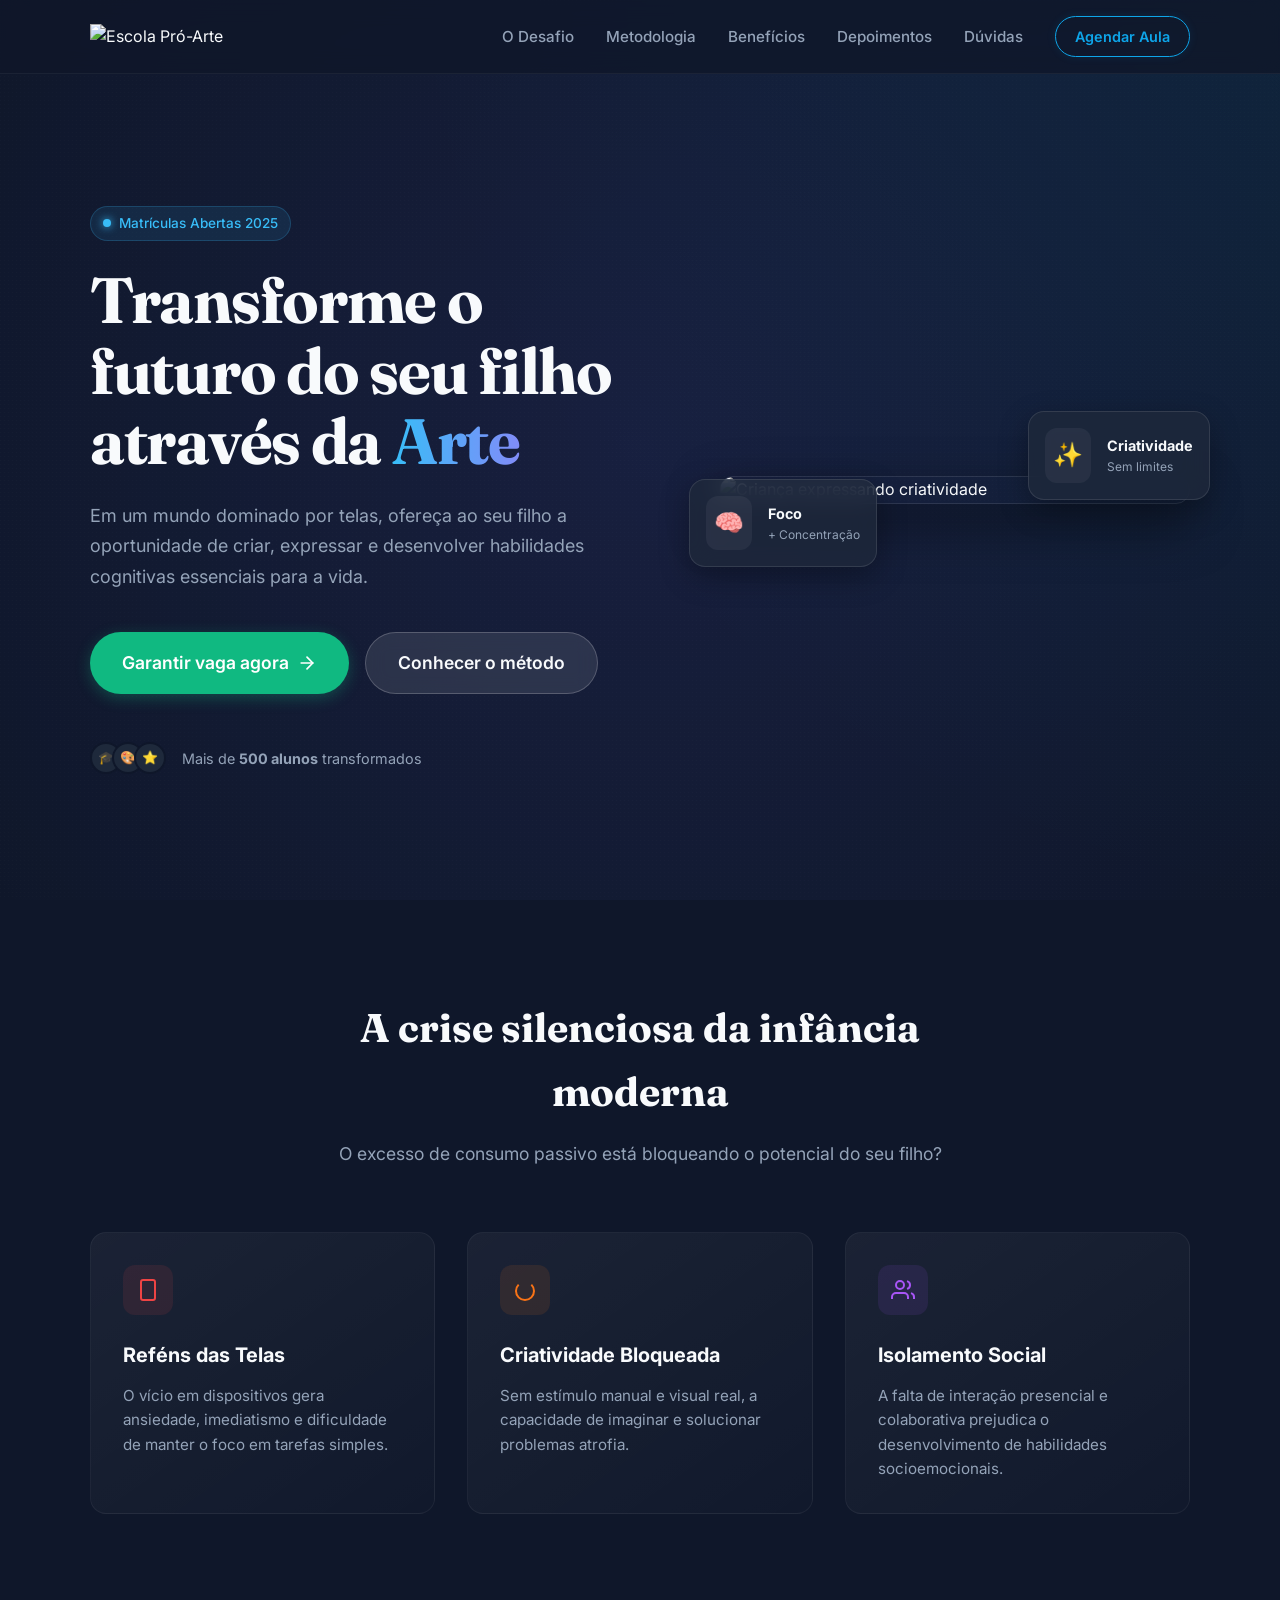
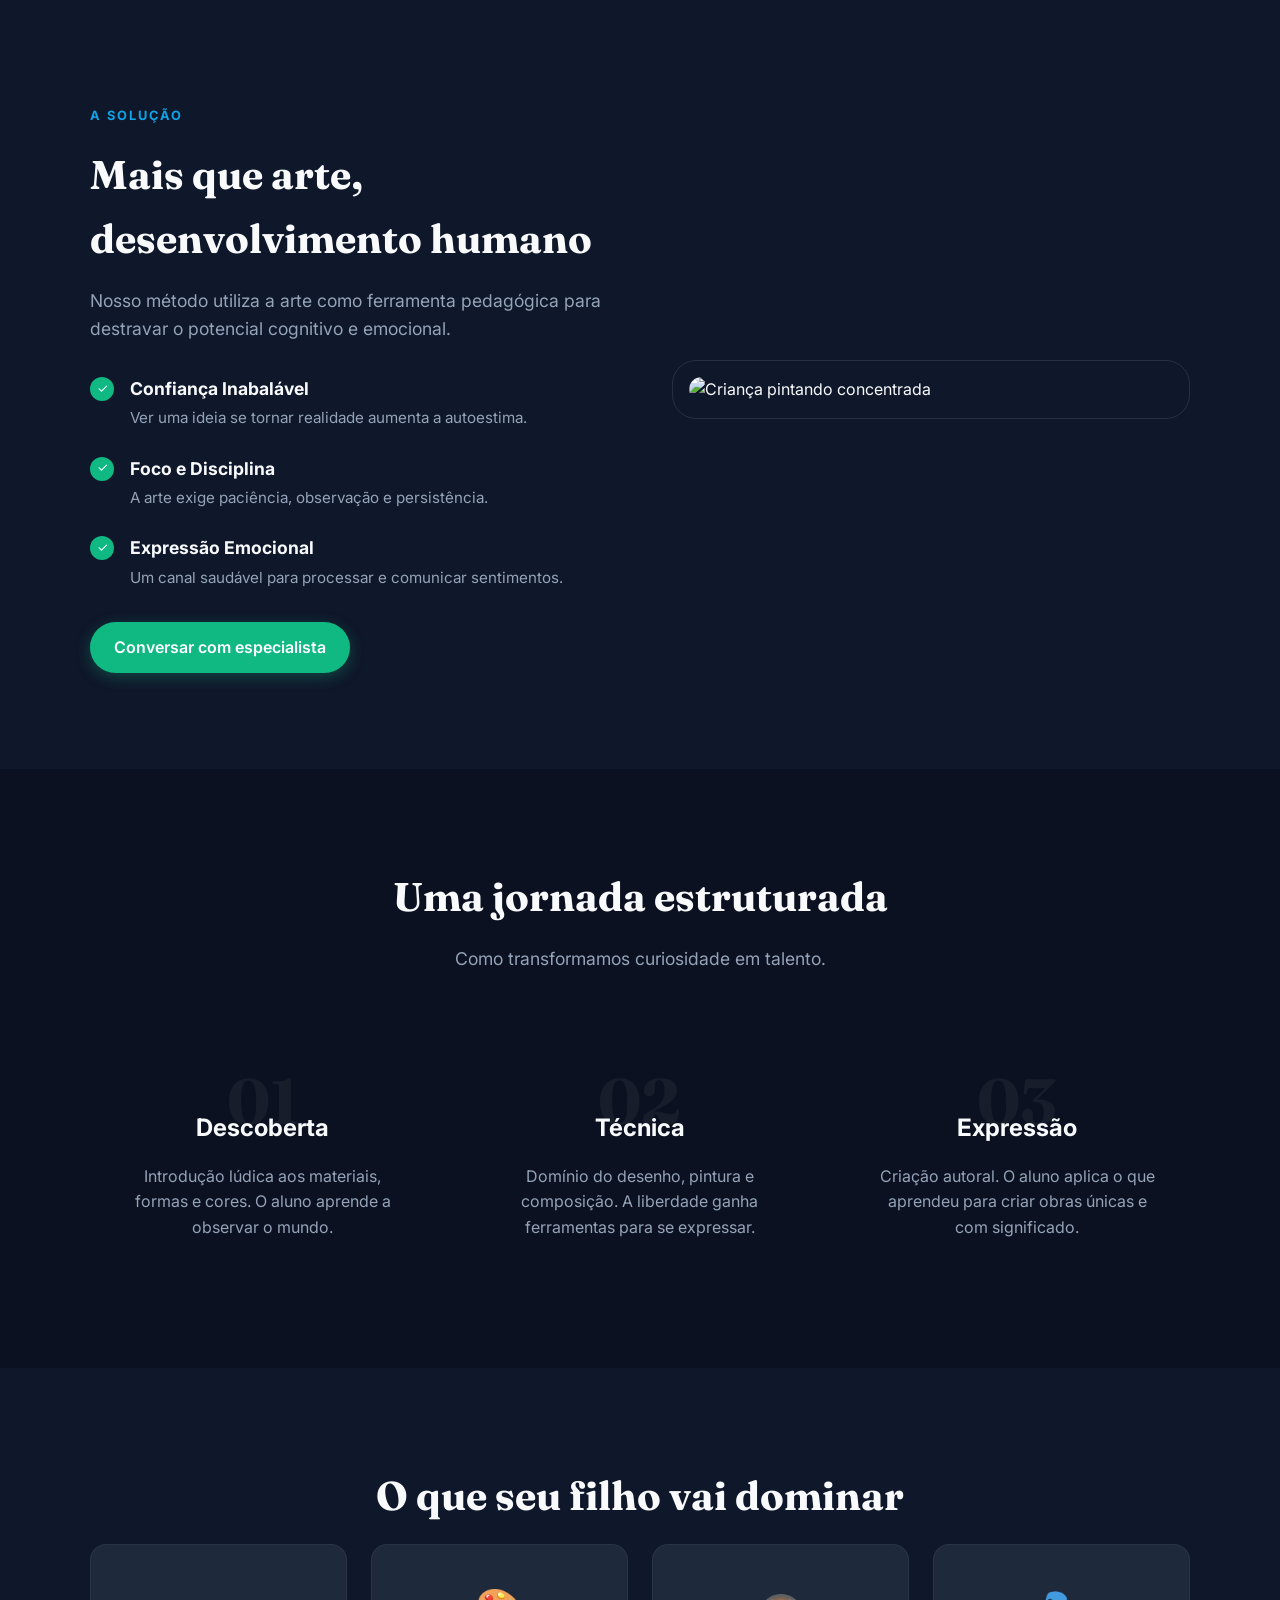
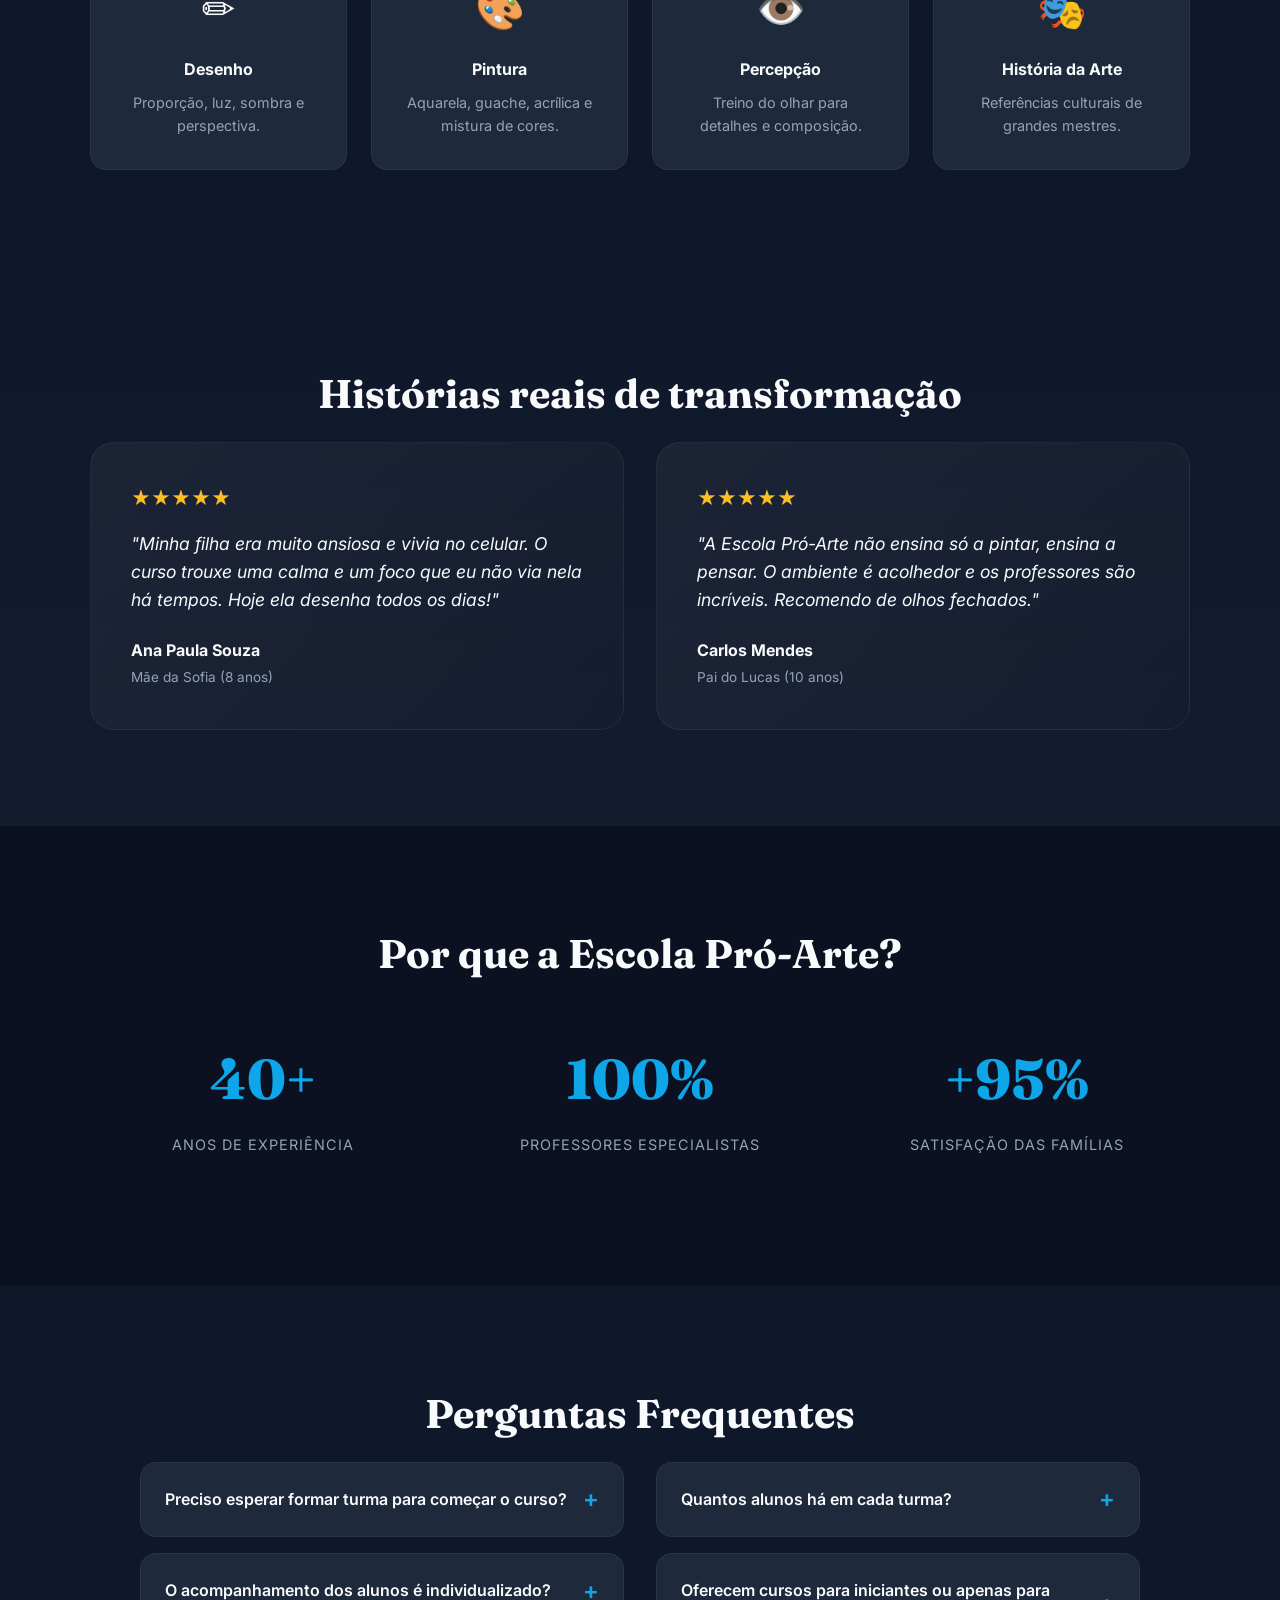
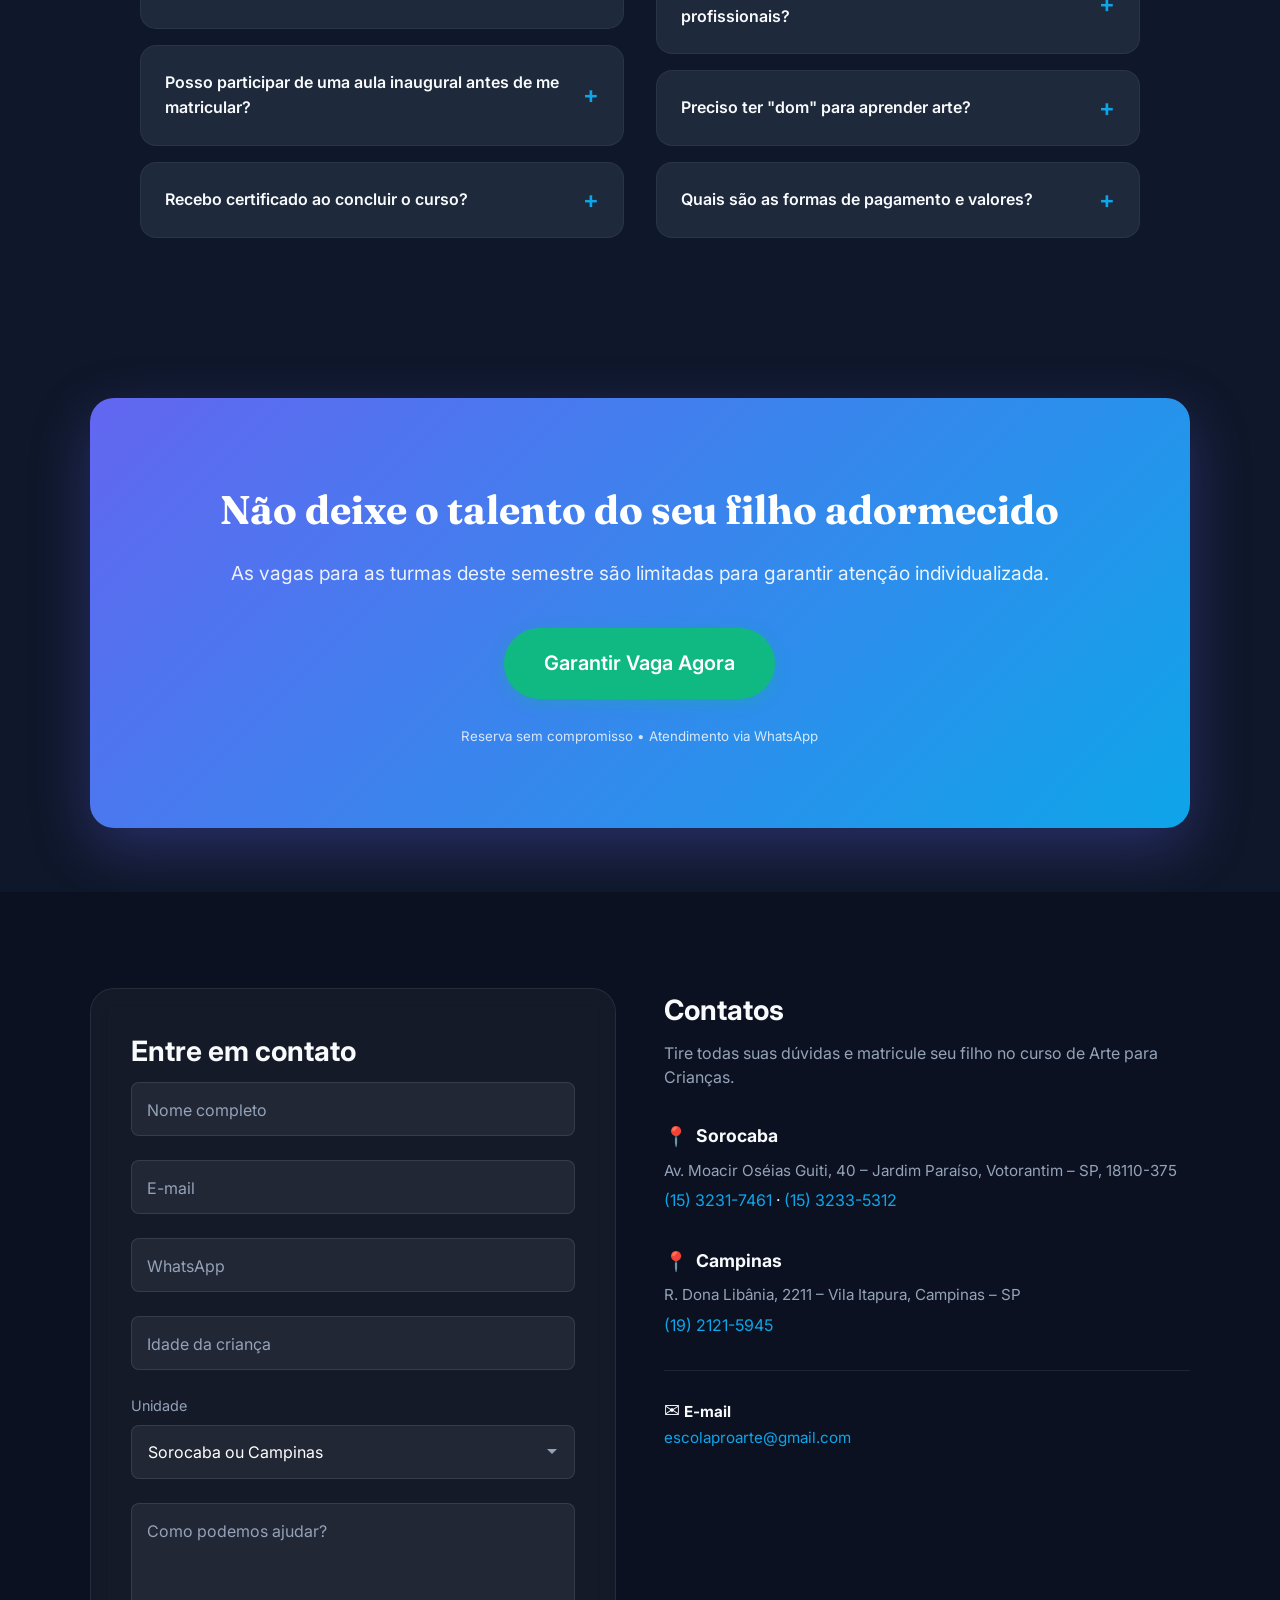
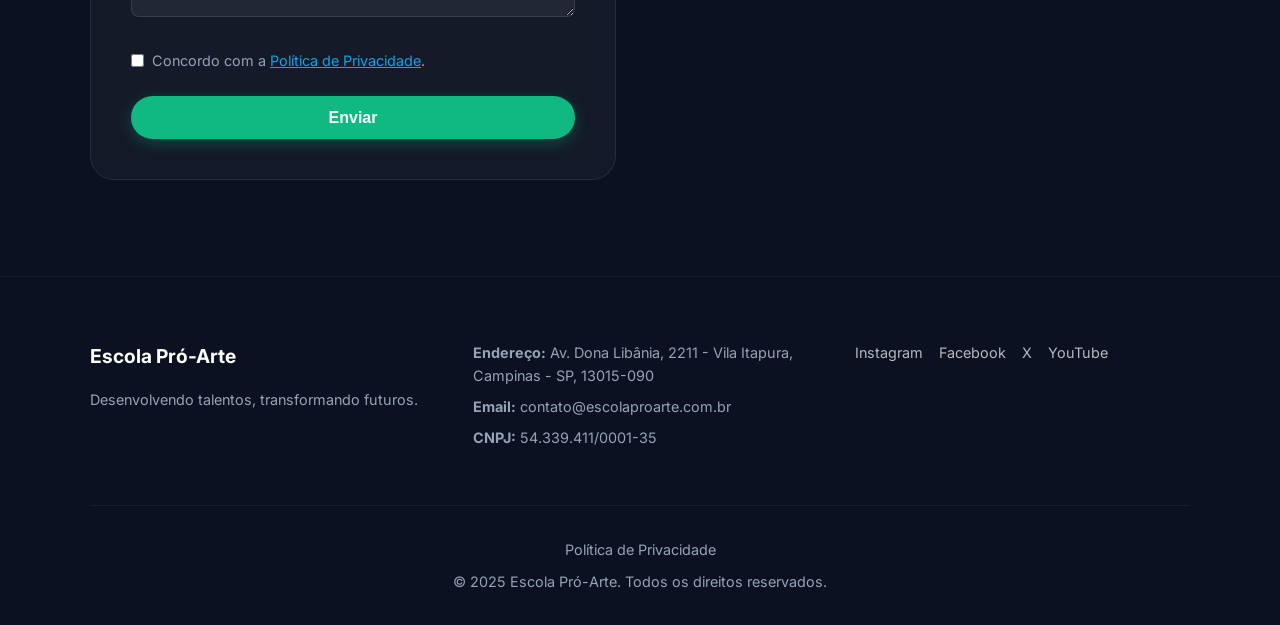
==== index.html @ 025735b8 "initi" ====
<!doctype html>
<html lang="pt-BR">
  <head>
    <meta charset="UTF-8" />
    <meta name="viewport" content="width=device-width, initial-scale=1.0" />
    <meta
      name="description"
      content="Transforme o tempo de tela em desenvolvimento cognitivo e artístico. Curso de Arte para Crianças na Escola Pró-Arte em Sorocaba. Agende uma aula experimental."
    />
    <meta
      name="keywords"
      content="curso de arte infantil, aulas de pintura, desenho para crianças, desenvolvimento cognitivo, escola de arte sorocaba, criatividade infantil"
    />
    <meta name="author" content="Escola Pró-Arte" />
    <meta name="theme-color" content="#0f172a" />

    <!-- Open Graph / Facebook -->
    <meta property="og:type" content="website" />
    <meta property="og:url" content="https://escolaproarte.com.br/" />
    <meta property="og:title" content="Arte para Crianças | Escola Pró-Arte" />
    <meta
      property="og:description"
      content="Desperte o gênio criativo do seu filho. Uma jornada de descoberta, foco e expressão artística."
    />
    <meta
      property="og:image"
      content="https://landing-tzfgxb.manus.space/workshoparteparacriancas.png"
    />

    <title>Arte para Crianças | Escola Pró-Arte</title>

    <!-- Fonts: Inter for UI/Modern feel + Fraunces for Editorial touches -->
    <link rel="preconnect" href="https://fonts.googleapis.com" />
    <link rel="preconnect" href="https://fonts.gstatic.com" crossorigin />
    <link
      href="https://fonts.googleapis.com/css2?family=Inter:wght@300;400;500;600;700;800&family=Fraunces:ital,opsz,wght@0,9..144,300;0,9..144,600;1,9..144,600&display=swap"
      rel="stylesheet"
    />

    <link rel="stylesheet" href="style.css" />
    <link rel="icon" href="cropped-Favicon_proarte-300x300-1.png" type="image/png" />
    <link rel="apple-touch-icon" href="cropped-Favicon_proarte-300x300-1.png" />
  </head>
  <body>
    <!-- Navigation -->
    <header id="header" class="header">
      <div class="container header-inner">
        <a href="#hero" class="logo" aria-label="Escola Pró-Arte">
          <img
            src="https://artecriancas.proartecursos.com.br/wp-content/uploads/2025/09/logo_escola_proarte.png"
            alt="Escola Pró-Arte"
            width="140"
            height="auto"
          />
        </a>
        <nav id="nav-main" class="nav" aria-label="Menu principal">
          <ul class="nav-list">
            <li><a href="#problema">O Desafio</a></li>
            <li><a href="#metodologia">Metodologia</a></li>
            <li><a href="#beneficios">Benefícios</a></li>
            <li><a href="#depoimentos">Depoimentos</a></li>
            <li><a href="#faq">Dúvidas</a></li>
          </ul>
          <a href="#contato" class="btn btn-sm btn-glow">Agendar Aula</a>
        </nav>
        <button
          type="button"
          class="mobile-toggle"
          aria-label="Abrir menu"
          aria-expanded="false"
          aria-controls="nav-main"
        >
          <span></span>
          <span></span>
          <span></span>
        </button>
      </div>
    </header>

    <main>
      <!-- Hero Section: Cinematic & Immersive -->
      <section id="hero" class="hero">
        <div class="hero-bg-anim"></div>
        <div class="hero-overlay"></div>

        <div class="container hero-content">
          <div class="hero-text reveal-up">
            <div class="badge">
              <span class="badge-dot"></span>
              Matrículas Abertas 2025
            </div>
            <h1 class="hero-title">
              Transforme o futuro do seu filho através da
              <span class="text-gradient">Arte</span>
            </h1>
            <p class="hero-subtitle">
              Em um mundo dominado por telas, ofereça ao seu filho a
              oportunidade de criar, expressar e desenvolver habilidades
              cognitivas essenciais para a vida.
            </p>
            <div class="hero-actions">
              <a
                href="https://wa.me/5519999122756?text=Ol%C3%A1!%20Gostaria%20de%20agendar%20uma%20aula%20experimental%20para%20meu%20filho."
                target="_blank"
                class="btn btn-lg btn-primary icon-hover"
              >
                <span>Garantir vaga agora</span>
                <svg
                  viewBox="0 0 24 24"
                  fill="none"
                  stroke="currentColor"
                  stroke-width="2"
                  stroke-linecap="round"
                  stroke-linejoin="round"
                >
                  <path d="M5 12h14" />
                  <path d="M12 5l7 7-7 7" />
                </svg>
              </a>
              <a href="#metodologia" class="btn btn-lg btn-glass">
                Conhecer o método
              </a>
            </div>
            <div class="hero-trust">
              <div class="avatars">
                <span class="avatar-placeholder">🎓</span>
                <span class="avatar-placeholder">🎨</span>
                <span class="avatar-placeholder">⭐</span>
              </div>
              <p>Mais de <strong>500 alunos</strong> transformados</p>
            </div>
          </div>

          <div class="hero-visual reveal-fade delay-200">
            <div class="glass-card-visual">
              <img
                src="https://landing-tzfgxb.manus.space/workshoparteparacriancas.png"
                alt="Criança expressando criatividade"
                class="hero-img"
              />
              <div class="floating-card card-1">
                <span class="icon">🧠</span>
                <div>
                  <strong>Foco</strong>
                  <span>+ Concentração</span>
                </div>
              </div>
              <div class="floating-card card-2">
                <span class="icon">✨</span>
                <div>
                  <strong>Criatividade</strong>
                  <span>Sem limites</span>
                </div>
              </div>
            </div>
          </div>
        </div>
      </section>

      <!-- The Problem: Emotional Hook -->
      <section id="problema" class="section section-dark">
        <div class="container">
          <div class="section-header text-center reveal-up">
            <h2 class="section-title">
              A crise silenciosa da infância moderna
            </h2>
            <p class="section-desc">
              O excesso de consumo passivo está bloqueando o potencial do seu
              filho?
            </p>
          </div>

          <div class="grid-3 problem-grid">
            <div class="feature-card reveal-up delay-100">
              <div class="card-icon-bg icon-red">
                <svg
                  viewBox="0 0 24 24"
                  fill="none"
                  stroke="currentColor"
                  stroke-width="2"
                >
                  <rect x="5" y="2" width="14" height="20" rx="2" ry="2" />
                  <line x1="12" y1="18" x2="12.01" y2="18" />
                </svg>
              </div>
              <h3>Reféns das Telas</h3>
              <p>
                O vício em dispositivos gera ansiedade, imediatismo e
                dificuldade de manter o foco em tarefas simples.
              </p>
            </div>
            <div class="feature-card reveal-up delay-200">
              <div class="card-icon-bg icon-orange">
                <svg
                  viewBox="0 0 24 24"
                  fill="none"
                  stroke="currentColor"
                  stroke-width="2"
                >
                  <path d="M18.36 6.64a9 9 0 1 1-12.73 0" />
                </svg>
              </div>
              <h3>Criatividade Bloqueada</h3>
              <p>
                Sem estímulo manual e visual real, a capacidade de imaginar e
                solucionar problemas atrofia.
              </p>
            </div>
            <div class="feature-card reveal-up delay-300">
              <div class="card-icon-bg icon-purple">
                <svg
                  viewBox="0 0 24 24"
                  fill="none"
                  stroke="currentColor"
                  stroke-width="2"
                >
                  <path d="M17 21v-2a4 4 0 0 0-4-4H5a4 4 0 0 0-4 4v2" />
                  <circle cx="9" cy="7" r="4" />
                  <path d="M23 21v-2a4 4 0 0 0-3-3.87" />
                  <path d="M16 3.13a4 4 0 0 1 0 7.75" />
                </svg>
              </div>
              <h3>Isolamento Social</h3>
              <p>
                A falta de interação presencial e colaborativa prejudica o
                desenvolvimento de habilidades socioemocionais.
              </p>
            </div>
          </div>
        </div>
      </section>

      <!-- The Transformation: Value Prop -->
      <section id="beneficios" class="section section-gradient">
        <div class="container">
          <div class="split-layout">
            <div class="split-content reveal-up">
              <span class="kicker">A Solução</span>
              <h2 class="section-title">
                Mais que arte, desenvolvimento humano
              </h2>
              <p class="section-desc">
                Nosso método utiliza a arte como ferramenta pedagógica para
                destravar o potencial cognitivo e emocional.
              </p>

              <ul class="benefit-list">
                <li>
                  <span class="check-icon">✓</span>
                  <div>
                    <strong>Confiança Inabalável</strong>
                    <p>
                      Ver uma ideia se tornar realidade aumenta a autoestima.
                    </p>
                  </div>
                </li>
                <li>
                  <span class="check-icon">✓</span>
                  <div>
                    <strong>Foco e Disciplina</strong>
                    <p>A arte exige paciência, observação e persistência.</p>
                  </div>
                </li>
                <li>
                  <span class="check-icon">✓</span>
                  <div>
                    <strong>Expressão Emocional</strong>
                    <p>
                      Um canal saudável para processar e comunicar sentimentos.
                    </p>
                  </div>
                </li>
              </ul>

              <a
                href="https://wa.me/5519999122756?text=Quero%20saber%20mais%20sobre%20os%20benef%C3%ADcios%20do%20curso."
                target="_blank"
                class="btn btn-primary mt-6"
              >
                Conversar com especialista
              </a>
            </div>
            <div class="split-image reveal-fade">
              <div class="image-frame">
                <img
                  src="https://landing-tzfgxb.manus.space/pinturaemtela.jpg"
                  alt="Criança pintando concentrada"
                />
                <div class="frame-decoration"></div>
              </div>
            </div>
          </div>
        </div>
      </section>

      <!-- Methodology: How it works -->
      <section id="metodologia" class="section section-darker">
        <div class="container">
          <div class="section-header text-center reveal-up">
            <h2 class="section-title">Uma jornada estruturada</h2>
            <p class="section-desc">
              Como transformamos curiosidade em talento.
            </p>
          </div>

          <div class="steps-container">
            <div class="step-item reveal-up">
              <div class="step-number">01</div>
              <h3>Descoberta</h3>
              <p>
                Introdução lúdica aos materiais, formas e cores. O aluno aprende
                a observar o mundo.
              </p>
            </div>
            <div class="step-item reveal-up delay-100">
              <div class="step-number">02</div>
              <h3>Técnica</h3>
              <p>
                Domínio do desenho, pintura e composição. A liberdade ganha
                ferramentas para se expressar.
              </p>
            </div>
            <div class="step-item reveal-up delay-200">
              <div class="step-number">03</div>
              <h3>Expressão</h3>
              <p>
                Criação autoral. O aluno aplica o que aprendeu para criar obras
                únicas e com significado.
              </p>
            </div>
          </div>
        </div>
      </section>

      <!-- Curriculum: What they learn -->
      <section id="curriculo" class="section section-dark">
        <div class="container">
          <h2 class="section-title text-center mb-12">
            O que seu filho vai dominar
          </h2>
          <div class="grid-4">
            <div class="skill-card">
              <span class="skill-icon">✏️</span>
              <h4>Desenho</h4>
              <p>Proporção, luz, sombra e perspectiva.</p>
            </div>
            <div class="skill-card">
              <span class="skill-icon">🎨</span>
              <h4>Pintura</h4>
              <p>Aquarela, guache, acrílica e mistura de cores.</p>
            </div>
            <div class="skill-card">
              <span class="skill-icon">👁️</span>
              <h4>Percepção</h4>
              <p>Treino do olhar para detalhes e composição.</p>
            </div>
            <div class="skill-card">
              <span class="skill-icon">🎭</span>
              <h4>História da Arte</h4>
              <p>Referências culturais de grandes mestres.</p>
            </div>
          </div>
        </div>
      </section>

      <!-- Social Proof -->
      <section id="depoimentos" class="section section-glass">
        <div class="container">
          <h2 class="section-title text-center mb-12">
            Histórias reais de transformação
          </h2>
          <div class="testimonials-grid">
            <div class="testimonial-card reveal-up">
              <div class="stars">★★★★★</div>
              <p class="quote">
                "Minha filha era muito ansiosa e vivia no celular. O curso
                trouxe uma calma e um foco que eu não via nela há tempos. Hoje
                ela desenha todos os dias!"
              </p>
              <div class="author">
                <div class="author-info">
                  <strong>Ana Paula Souza</strong>
                  <span>Mãe da Sofia (8 anos)</span>
                </div>
              </div>
            </div>
            <div class="testimonial-card reveal-up delay-100">
              <div class="stars">★★★★★</div>
              <p class="quote">
                "A Escola Pró-Arte não ensina só a pintar, ensina a pensar. O
                ambiente é acolhedor e os professores são incríveis. Recomendo
                de olhos fechados."
              </p>
              <div class="author">
                <div class="author-info">
                  <strong>Carlos Mendes</strong>
                  <span>Pai do Lucas (10 anos)</span>
                </div>
              </div>
            </div>
          </div>
        </div>
      </section>

      <!-- Authority -->
      <section class="section section-darker text-center">
        <div class="container">
          <h2 class="section-title">Por que a Escola Pró-Arte?</h2>
          <div class="grid-3 mt-8">
            <div class="stat-item">
              <span class="stat-number">40+</span>
              <span class="stat-label">Anos de Experiência</span>
            </div>
            <div class="stat-item">
              <span class="stat-number">100%</span>
              <span class="stat-label">Professores Especialistas</span>
            </div>
            <div class="stat-item">
              <span class="stat-number">+95%</span>
              <span class="stat-label">Satisfação das Famílias</span>
            </div>
          </div>
        </div>
      </section>

      <!-- FAQ -->
      <section id="faq" class="section section-dark">
        <div class="container">
          <h2 class="section-title text-center mb-10">Perguntas Frequentes</h2>
          <div class="faq-two-cols">
            <div class="faq-col">
              <details class="faq-item">
                <summary>
                  Preciso esperar formar turma para começar o curso?
                </summary>
                <div class="faq-content">
                  <p>
                    Não! Você pode começar quando quiser. Nosso atendimento é
                    individualizado, mesmo em turmas, respeitando o ritmo de
                    cada aluno.
                  </p>
                </div>
              </details>
              <details class="faq-item">
                <summary>
                  O acompanhamento dos alunos é individualizado?
                </summary>
                <div class="faq-content">
                  <p>
                    Sim. Cada aluno recebe orientação personalizada, com
                    acompanhamento do progresso desde o início até a conclusão
                    do curso.
                  </p>
                </div>
              </details>
              <details class="faq-item">
                <summary>
                  Posso participar de uma aula inaugural antes de me matricular?
                </summary>
                <div class="faq-content">
                  <p>
                    Sim! Temos aula inaugural gratuita para você conhecer o
                    método, o ateliê e os professores. É a chance de vivenciar a
                    Pró-Arte sem compromisso.
                  </p>
                </div>
              </details>
              <details class="faq-item">
                <summary>Recebo certificado ao concluir o curso?</summary>
                <div class="faq-content">
                  <p>
                    Sim, todos os cursos oferecem certificado reconhecido
                    nacionalmente.
                  </p>
                </div>
              </details>
            </div>
            <div class="faq-col">
              <details class="faq-item">
                <summary>Quantos alunos há em cada turma?</summary>
                <div class="faq-content">
                  <p>
                    Trabalhamos com turmas reduzidas, geralmente com até 8
                    alunos por sala, para garantir acompanhamento próximo e
                    melhor aproveitamento.
                  </p>
                </div>
              </details>
              <details class="faq-item">
                <summary>
                  Oferecem cursos para iniciantes ou apenas para profissionais?
                </summary>
                <div class="faq-content">
                  <p>
                    Temos cursos para todos os níveis: iniciantes,
                    intermediários e avançados. Não é necessário conhecimento
                    prévio.
                  </p>
                </div>
              </details>
              <details class="faq-item">
                <summary>Preciso ter "dom" para aprender arte?</summary>
                <div class="faq-content">
                  <p>
                    Não. Qualquer pessoa pode aprender arte com boa orientação,
                    técnica e dedicação – nós guiamos você passo a passo.
                  </p>
                </div>
              </details>
              <details class="faq-item">
                <summary>Quais são as formas de pagamento e valores?</summary>
                <div class="faq-content">
                  <p>
                    Cartão, boleto e Pix. Temos planos mensais e diferentes
                    cargas horárias. Para valores atualizados, consulte no
                    WhatsApp.
                  </p>
                </div>
              </details>
            </div>
          </div>
        </div>
      </section>

      <!-- CTA Final -->
      <section class="section cta-final">
        <div class="container text-center">
          <div class="cta-box reveal-up">
            <h2 class="cta-title">
              Não deixe o talento do seu filho adormecido
            </h2>
            <p class="cta-desc">
              As vagas para as turmas deste semestre são limitadas para garantir
              atenção individualizada.
            </p>
            <a
              href="https://wa.me/5519999122756?text=Ol%C3%A1!%20Quero%20garantir%20a%20vaga%20do%20meu%20filho."
              target="_blank"
              class="btn btn-xl btn-primary pulse-anim"
            >
              Garantir Vaga Agora
            </a>
            <p class="cta-note">
              <small>Reserva sem compromisso • Atendimento via WhatsApp</small>
            </p>
          </div>
        </div>
      </section>

      <!-- Contact: Form + Dados e Campus -->
      <section id="contato" class="section section-darker">
        <div class="container">
          <div class="contact-layout">
            <div class="contact-form-col">
              <h2 class="contact-title">Entre em contato</h2>
              <form
                id="contactForm"
                action="https://formsubmit.co/escolaproarte@gmail.com"
                method="POST"
              >
                <input
                  type="hidden"
                  name="_subject"
                  value="Novo Lead - LP Arte para Crianças"
                />
                <input type="hidden" name="_captcha" value="false" />
                <input
                  type="hidden"
                  name="_next"
                  value="https://escolaproarte.com.br/obrigado.html"
                />

                <div class="input-group">
                  <input
                    type="text"
                    id="name"
                    name="name"
                    required
                    placeholder=" "
                  />
                  <label for="name">Nome completo</label>
                </div>
                <div class="input-group">
                  <input
                    type="email"
                    id="email"
                    name="email"
                    required
                    placeholder=" "
                  />
                  <label for="email">E-mail</label>
                </div>
                <div class="input-group">
                  <input
                    type="tel"
                    id="phone"
                    name="phone"
                    required
                    placeholder=" "
                  />
                  <label for="phone">WhatsApp</label>
                </div>
                <div class="input-group">
                  <input
                    type="text"
                    id="child_age"
                    name="child_age"
                    placeholder=" "
                    inputmode="numeric"
                  />
                  <label for="child_age">Idade da criança</label>
                </div>
                <div class="input-group input-group--select">
                  <label for="unidade" class="label-static">Unidade</label>
                  <select id="unidade" name="unidade" required>
                    <option value="" disabled selected>
                      Sorocaba ou Campinas
                    </option>
                    <option value="Sorocaba">Sorocaba</option>
                    <option value="Campinas">Campinas</option>
                  </select>
                </div>
                <div class="input-group">
                  <textarea
                    id="message"
                    name="message"
                    rows="4"
                    placeholder=" "
                  ></textarea>
                  <label for="message">Como podemos ajudar?</label>
                </div>
                <div class="checkbox-wrapper">
                  <input type="checkbox" id="lgpd" name="lgpd" required />
                  <label for="lgpd"
                    >Concordo com a
                    <a href="privacidade.html" target="_blank"
                      >Política de Privacidade</a
                    >.</label
                  >
                </div>
                <button type="submit" class="btn btn-full btn-primary">
                  Enviar
                </button>
              </form>
            </div>
            <div class="contact-info-col">
              <h2 class="contact-title">Contatos</h2>
              <p class="contact-subtitle">
                Tire todas suas dúvidas e matricule seu filho no curso de Arte
                para Crianças.
              </p>
              <div class="campus-block">
                <h3 class="campus-name">
                  <span class="campus-icon" aria-hidden="true">📍</span>
                  Sorocaba
                </h3>
                <p class="campus-address">
                  Av. Moacir Oséias Guiti, 40 – Jardim Paraíso, Votorantim – SP,
                  18110-375
                </p>
                <p class="campus-phone">
                  <a href="tel:+551532317461">(15) 3231-7461</a> ·
                  <a href="tel:+551532335312">(15) 3233-5312</a>
                </p>
              </div>
              <div class="campus-block">
                <h3 class="campus-name">
                  <span class="campus-icon" aria-hidden="true">📍</span>
                  Campinas
                </h3>
                <p class="campus-address">
                  R. Dona Libânia, 2211 – Vila Itapura, Campinas – SP
                </p>
                <p class="campus-phone">
                  <a href="tel:+551921215945">(19) 2121-5945</a>
                </p>
              </div>
              <div class="contact-email">
                <span class="campus-icon" aria-hidden="true">✉️</span>
                <strong>E-mail</strong><br />
                <a href="mailto:escolaproarte@gmail.com"
                  >escolaproarte@gmail.com</a
                >
              </div>
            </div>
          </div>
        </div>
      </section>
    </main>

    <footer class="footer">
      <div class="container">
        <div class="footer-content">
          <div class="footer-brand">
            <h4>Escola Pró-Arte</h4>
            <p>Desenvolvendo talentos, transformando futuros.</p>
          </div>
          <div class="footer-contact">
            <p>
              <strong>Endereço:</strong> Av. Dona Libânia, 2211 - Vila Itapura,
              Campinas - SP, 13015-090
            </p>
            <p><strong>Email:</strong> contato@escolaproarte.com.br</p>
            <p><strong>CNPJ:</strong> 54.339.411/0001-35</p>
          </div>
          <div class="footer-social">
            <a
              href="https://www.instagram.com/escola_proarte/"
              target="_blank"
              aria-label="Instagram"
              >Instagram</a
            >
            <a
              href="https://www.facebook.com/eProArte"
              target="_blank"
              aria-label="Facebook"
              >Facebook</a
            >
            <a href="https://x.com/escolaproarte" target="_blank" aria-label="X"
              >X</a
            >
            <a
              href="https://www.youtube.com/channel/UCVg-tMsXBKXglv4OGrwkvyA"
              target="_blank"
              aria-label="YouTube"
              >YouTube</a
            >
          </div>
        </div>
        <div class="footer-legal">
          <a href="privacidade.html">Política de Privacidade</a>
          <span>© 2025 Escola Pró-Arte. Todos os direitos reservados.</span>
        </div>
      </div>
    </footer>

    <script src="script.js"></script>
  </body>
</html>
---- style.css ----
/* 
   CINEMATIC LANDING PAGE - ESCOLA PRÓ-ARTE
   Theme: Deep Space / Creative Future
   Style: Glassmorphism, Gradients, Smooth Motion
*/

:root {
    /* Core Palette - Cinematic Dark Mode */
    --bg-deep: #0f172a;
    --bg-dark: #1e293b;
    --bg-card: rgba(30, 41, 59, 0.7);
    
    /* Text Colors */
    --text-main: #f8fafc;
    --text-muted: #94a3b8;
    --text-highlight: #38bdf8;

    /* Accents - Vibrant & High Contrast */
    --primary: #0ea5e9;       /* Sky Blue */
    --primary-glow: #38bdf8;
    --secondary: #6366f1;     /* Violet */
    --accent: #10b981;        /* Emerald Green - for Conversion */
    --accent-hover: #059669;
    
    /* Gradients */
    --gradient-hero: linear-gradient(135deg, #0f172a 0%, #1e1b4b 100%);
    --gradient-text: linear-gradient(to right, #38bdf8, #818cf8);
    --gradient-card: linear-gradient(145deg, rgba(255,255,255,0.05) 0%, rgba(255,255,255,0.01) 100%);
    
    /* Spacing & Layout */
    --container-width: 1100px;
    --header-height: 80px;
    --radius-sm: 8px;
    --radius-md: 16px;
    --radius-lg: 24px;
    
    /* Fonts */
    --font-sans: 'Inter', system-ui, -apple-system, sans-serif;
    --font-display: 'Fraunces', serif;
}

/* Reset & Base */
*, *::before, *::after {
    margin: 0;
    padding: 0;
    box-sizing: border-box;
}

html {
    scroll-behavior: smooth;
    font-size: 16px;
}

body {
    font-family: var(--font-sans);
    background-color: var(--bg-deep);
    color: var(--text-main);
    line-height: 1.6;
    overflow-x: hidden;
    -webkit-font-smoothing: antialiased;
}

img {
    max-width: 100%;
    display: block;
}

a {
    text-decoration: none;
    color: inherit;
    transition: 0.3s ease;
}

ul {
    list-style: none;
}

/* Utility Classes */
.container {
    width: 90%;
    max-width: var(--container-width);
    margin: 0 auto;
}

.container-narrow {
    max-width: 700px;
}

.text-center { text-align: center; }
.text-gradient {
    background: var(--gradient-text);
    -webkit-background-clip: text;
    -webkit-text-fill-color: transparent;
    background-clip: text;
}

.mt-6 { margin-top: 2rem; }
.mb-10 { margin-bottom: 2.5rem; }
.mb-12 { margin-bottom: 3rem; }

/* Buttons */
.btn {
    display: inline-flex;
    align-items: center;
    justify-content: center;
    gap: 0.5rem;
    padding: 0.8rem 1.5rem;
    border-radius: 50px;
    font-weight: 600;
    font-size: 1rem;
    cursor: pointer;
    transition: all 0.3s cubic-bezier(0.4, 0, 0.2, 1);
    border: none;
    position: relative;
    overflow: hidden;
}

.btn-sm { padding: 0.5rem 1.2rem; font-size: 0.9rem; }
.btn-lg { padding: 1rem 2rem; font-size: 1.1rem; }
.btn-xl { padding: 1.2rem 2.5rem; font-size: 1.25rem; }
.btn-full { width: 100%; }

.btn-primary {
    background: var(--accent);
    color: #fff;
    box-shadow: 0 4px 15px rgba(16, 185, 129, 0.3);
}

.btn-primary:hover {
    background: var(--accent-hover);
    transform: translateY(-2px);
    box-shadow: 0 8px 25px rgba(16, 185, 129, 0.4);
}

.btn-secondary {
    background: var(--primary);
    color: #fff;
}

.btn-secondary:hover {
    background: var(--primary-glow);
}

.btn-glass {
    background: rgba(255, 255, 255, 0.1);
    backdrop-filter: blur(10px);
    border: 1px solid rgba(255, 255, 255, 0.2);
    color: var(--text-main);
}

.btn-glass:hover {
    background: rgba(255, 255, 255, 0.2);
    border-color: rgba(255, 255, 255, 0.4);
}

.btn-glow {
    background: transparent;
    border: 1px solid var(--primary);
    color: var(--primary);
    box-shadow: 0 0 10px rgba(14, 165, 233, 0.1);
}

.btn-glow:hover {
    background: var(--primary);
    color: #fff;
    box-shadow: 0 0 20px rgba(14, 165, 233, 0.4);
}

.icon-hover svg {
    width: 20px;
    height: 20px;
    transition: transform 0.3s ease;
}

.icon-hover:hover svg {
    transform: translateX(4px);
}

/* Header */
.header {
    position: fixed;
    top: 0;
    left: 0;
    width: 100%;
    z-index: 1000;
    padding: 1rem 0;
    transition: all 0.3s ease;
    background: rgba(15, 23, 42, 0.8);
    backdrop-filter: blur(12px);
    border-bottom: 1px solid rgba(255, 255, 255, 0.05);
}

.header-inner {
    display: flex;
    justify-content: space-between;
    align-items: center;
}

.nav-list {
    display: flex;
    gap: 2rem;
    align-items: center;
}

.nav-list a {
    font-size: 0.95rem;
    font-weight: 500;
    color: var(--text-muted);
}

.nav-list a:hover {
    color: var(--text-main);
}

.nav {
    display: flex;
    align-items: center;
    gap: 2rem;
}

/* Hero Section */
.hero {
    position: relative;
    min-height: 100vh;
    display: flex;
    align-items: center;
    padding-top: var(--header-height);
    overflow: hidden;
    background: var(--bg-deep);
}

/* Hero Background Animation */
.hero-bg-anim {
    position: absolute;
    top: -50%;
    left: -50%;
    width: 200%;
    height: 200%;
    background: radial-gradient(circle at 50% 50%, rgba(99, 102, 241, 0.15), transparent 50%),
                radial-gradient(circle at 80% 20%, rgba(14, 165, 233, 0.15), transparent 40%);
    animation: rotateBg 20s linear infinite;
    z-index: 0;
}

.hero-overlay {
    position: absolute;
    inset: 0;
    background: url('[data-uri]') repeat;
    opacity: 0.3;
    z-index: 1;
}

@keyframes rotateBg {
    0% { transform: rotate(0deg); }
    100% { transform: rotate(360deg); }
}

.hero-content {
    position: relative;
    z-index: 2;
    display: grid;
    grid-template-columns: 1.2fr 1fr;
    gap: 4rem;
    align-items: center;
}

.hero-text {
    max-width: 600px;
}

.badge {
    display: inline-flex;
    align-items: center;
    gap: 8px;
    padding: 6px 12px;
    background: rgba(56, 189, 248, 0.1);
    border: 1px solid rgba(56, 189, 248, 0.2);
    border-radius: 20px;
    font-size: 0.85rem;
    color: var(--primary-glow);
    margin-bottom: 1.5rem;
    font-weight: 500;
}

.badge-dot {
    width: 8px;
    height: 8px;
    background: var(--primary-glow);
    border-radius: 50%;
    box-shadow: 0 0 8px var(--primary-glow);
    animation: pulse 2s infinite;
}

.hero-title {
    font-family: var(--font-display);
    font-size: clamp(2.5rem, 5vw, 4rem);
    line-height: 1.1;
    margin-bottom: 1.5rem;
    letter-spacing: -0.02em;
}

.hero-subtitle {
    font-size: 1.125rem;
    color: var(--text-muted);
    margin-bottom: 2.5rem;
    line-height: 1.7;
}

.hero-actions {
    display: flex;
    gap: 1rem;
    margin-bottom: 3rem;
}

.hero-trust {
    display: flex;
    align-items: center;
    gap: 1rem;
    font-size: 0.9rem;
    color: var(--text-muted);
}

.avatars {
    display: flex;
}

.avatar-placeholder {
    width: 32px;
    height: 32px;
    background: var(--bg-dark);
    border: 2px solid var(--bg-deep);
    border-radius: 50%;
    display: flex;
    align-items: center;
    justify-content: center;
    font-size: 0.8rem;
    margin-left: -10px;
}

.avatar-placeholder:first-child { margin-left: 0; }

/* Hero Visual */
.hero-visual {
    position: relative;
}

.glass-card-visual {
    position: relative;
    border-radius: var(--radius-lg);
    overflow: visible; /* Allow floating cards to stick out */
}

.hero-img {
    border-radius: var(--radius-lg);
    box-shadow: 0 20px 50px rgba(0,0,0,0.5);
    border: 1px solid rgba(255,255,255,0.1);
    position: relative;
    z-index: 1;
}

.floating-card {
    position: absolute;
    background: rgba(30, 41, 59, 0.8);
    backdrop-filter: blur(12px);
    padding: 1rem;
    border-radius: var(--radius-md);
    border: 1px solid rgba(255,255,255,0.1);
    display: flex;
    align-items: center;
    gap: 1rem;
    box-shadow: 0 10px 30px rgba(0,0,0,0.3);
    z-index: 2;
    animation: float 6s ease-in-out infinite;
}

.card-1 {
    top: 10%;
    left: -30px;
    animation-delay: 0s;
}

.card-2 {
    bottom: 15%;
    right: -20px;
    animation-delay: 3s;
}

.floating-card .icon {
    font-size: 1.5rem;
    background: rgba(255,255,255,0.05);
    padding: 8px;
    border-radius: 12px;
}

.floating-card div {
    display: flex;
    flex-direction: column;
}

.floating-card strong {
    font-size: 0.9rem;
    color: var(--text-main);
}

.floating-card span {
    font-size: 0.75rem;
    color: var(--text-muted);
}

/* Sections General */
.section {
    padding: 6rem 0;
    position: relative;
}

.section-dark { background: var(--bg-deep); }
.section-darker { background: #0b1120; }
.section-glass { 
    background: linear-gradient(180deg, var(--bg-deep) 0%, rgba(30,41,59,0.3) 100%);
}

.section-header {
    max-width: 700px;
    margin: 0 auto 4rem;
}

.section-title {
    font-family: var(--font-display);
    font-size: 2.5rem;
    margin-bottom: 1rem;
}

.section-desc {
    color: var(--text-muted);
    font-size: 1.1rem;
}

/* Problem Grid */
.grid-3 {
    display: grid;
    grid-template-columns: repeat(auto-fit, minmax(300px, 1fr));
    gap: 2rem;
}

.feature-card {
    background: var(--gradient-card);
    border: 1px solid rgba(255,255,255,0.05);
    padding: 2rem;
    border-radius: var(--radius-md);
    transition: 0.3s ease;
}

.feature-card:hover {
    border-color: rgba(255,255,255,0.1);
    transform: translateY(-5px);
    background: rgba(255,255,255,0.03);
}

.card-icon-bg {
    width: 50px;
    height: 50px;
    border-radius: 12px;
    display: flex;
    align-items: center;
    justify-content: center;
    margin-bottom: 1.5rem;
}

.card-icon-bg svg { width: 24px; height: 24px; }

.icon-red { background: rgba(239, 68, 68, 0.1); color: #ef4444; }
.icon-orange { background: rgba(249, 115, 22, 0.1); color: #f97316; }
.icon-purple { background: rgba(168, 85, 247, 0.1); color: #a855f7; }

.feature-card h3 {
    font-size: 1.25rem;
    margin-bottom: 0.8rem;
}

.feature-card p {
    color: var(--text-muted);
    font-size: 0.95rem;
}

/* Split Layout (Benefits) */
.split-layout {
    display: grid;
    grid-template-columns: 1fr 1fr;
    gap: 4rem;
    align-items: center;
}

.kicker {
    text-transform: uppercase;
    letter-spacing: 2px;
    font-size: 0.8rem;
    color: var(--primary);
    font-weight: 700;
    display: block;
    margin-bottom: 1rem;
}

.benefit-list {
    margin-top: 2rem;
    display: flex;
    flex-direction: column;
    gap: 1.5rem;
}

.benefit-list li {
    display: flex;
    gap: 1rem;
    align-items: flex-start;
}

.check-icon {
    width: 24px;
    height: 24px;
    background: var(--accent);
    color: #fff;
    border-radius: 50%;
    display: flex;
    align-items: center;
    justify-content: center;
    font-size: 0.8rem;
    flex-shrink: 0;
    margin-top: 2px;
}

.benefit-list strong {
    display: block;
    margin-bottom: 0.2rem;
    font-size: 1.1rem;
}

.benefit-list p {
    font-size: 0.95rem;
    color: var(--text-muted);
}

.image-frame {
    position: relative;
    padding: 1rem;
    border: 1px solid rgba(255,255,255,0.1);
    border-radius: var(--radius-lg);
}

.image-frame img {
    border-radius: var(--radius-md);
}

/* Steps */
.steps-container {
    display: grid;
    grid-template-columns: repeat(auto-fit, minmax(250px, 1fr));
    gap: 2rem;
    position: relative;
}

.step-item {
    text-align: center;
    padding: 2rem;
    position: relative;
}

.step-number {
    font-family: var(--font-display);
    font-size: 4rem;
    color: rgba(255,255,255,0.05);
    font-weight: 700;
    line-height: 1;
    margin-bottom: -1.5rem;
    position: relative;
    z-index: 0;
}

.step-item h3 {
    position: relative;
    z-index: 1;
    font-size: 1.5rem;
    margin-bottom: 1rem;
}

.step-item p {
    color: var(--text-muted);
    position: relative;
    z-index: 1;
}

/* Curriculum Grid */
.grid-4 {
    display: grid;
    grid-template-columns: repeat(auto-fit, minmax(220px, 1fr));
    gap: 1.5rem;
}

.skill-card {
    background: var(--bg-dark);
    padding: 2rem;
    border-radius: var(--radius-md);
    text-align: center;
    border: 1px solid rgba(255,255,255,0.05);
    transition: 0.3s;
}

.skill-card:hover {
    background: rgba(255,255,255,0.05);
    transform: translateY(-5px);
}

.skill-icon {
    font-size: 2.5rem;
    display: block;
    margin-bottom: 1rem;
}

.skill-card h4 { margin-bottom: 0.5rem; }
.skill-card p { color: var(--text-muted); font-size: 0.9rem; }

/* Testimonials */
.testimonials-grid {
    display: grid;
    grid-template-columns: repeat(auto-fit, minmax(300px, 1fr));
    gap: 2rem;
}

.testimonial-card {
    background: var(--gradient-card);
    padding: 2.5rem;
    border-radius: var(--radius-lg);
    border: 1px solid rgba(255,255,255,0.05);
}

.stars {
    color: #fbbf24;
    margin-bottom: 1rem;
    font-size: 1.2rem;
}

.quote {
    font-size: 1.1rem;
    font-style: italic;
    margin-bottom: 1.5rem;
    color: var(--text-main);
}

.author-info strong { display: block; }
.author-info span { font-size: 0.85rem; color: var(--text-muted); }

/* Stats */
.stat-item {
    padding: 2rem;
}

.stat-number {
    display: block;
    font-size: 3.5rem;
    font-weight: 800;
    color: var(--primary);
    font-family: var(--font-display);
    margin-bottom: 0.5rem;
}

.stat-label {
    color: var(--text-muted);
    text-transform: uppercase;
    letter-spacing: 1px;
    font-size: 0.9rem;
}

/* FAQ - duas colunas (4 + 4) */
.faq-two-cols {
    display: grid;
    grid-template-columns: 1fr 1fr;
    gap: 2rem;
    max-width: 1000px;
    margin: 0 auto;
}

.faq-col {
    display: flex;
    flex-direction: column;
    gap: 1rem;
}

.faq-item {
    background: var(--bg-dark);
    border-radius: var(--radius-md);
    overflow: hidden;
    border: 1px solid rgba(255,255,255,0.05);
}

.faq-item summary {
    padding: 1.5rem;
    cursor: pointer;
    font-weight: 600;
    list-style: none;
    position: relative;
    padding-right: 3rem;
}

.faq-item summary::-webkit-details-marker { display: none; }

.faq-item summary::after {
    content: '+';
    position: absolute;
    right: 1.5rem;
    top: 50%;
    transform: translateY(-50%);
    font-size: 1.5rem;
    color: var(--primary);
}

.faq-item[open] summary::after { content: '-'; }

.faq-content {
    padding: 0 1.5rem 1.5rem;
    color: var(--text-muted);
    border-top: 1px solid rgba(255,255,255,0.05);
    padding-top: 1rem;
}

/* CTA Final */
.cta-final {
    background: linear-gradient(135deg, var(--secondary) 0%, var(--primary) 100%);
    color: #fff;
    border-radius: var(--radius-lg);
    margin: 4rem auto;
    width: 90%;
    max-width: var(--container-width);
    text-align: center;
    padding: 5rem 2rem;
    box-shadow: 0 20px 60px rgba(99, 102, 241, 0.3);
}

.cta-title {
    font-size: 2.5rem;
    margin-bottom: 1rem;
    font-family: var(--font-display);
}

.cta-desc {
    font-size: 1.2rem;
    margin-bottom: 2.5rem;
    opacity: 0.9;
}

.cta-note {
    margin-top: 1.5rem;
    opacity: 0.8;
}

/* Contact: Form + Dados e Campus (duas colunas) */
.contact-layout {
    display: grid;
    grid-template-columns: 1fr 1fr;
    gap: 3rem;
    align-items: start;
    max-width: 1100px;
    margin: 0 auto;
}

.contact-form-col {
    background: rgba(255, 255, 255, 0.04);
    padding: 2.5rem;
    border-radius: var(--radius-lg);
    border: 1px solid rgba(255,255,255,0.08);
    backdrop-filter: blur(10px);
}

.contact-info-col {
    color: var(--text-main);
}

.contact-title {
    font-size: 1.75rem;
    font-weight: 700;
    margin-bottom: 0.5rem;
}

.contact-subtitle {
    color: var(--text-muted);
    font-size: 1rem;
    margin-bottom: 2rem;
    line-height: 1.5;
}

.campus-block {
    margin-bottom: 2rem;
}

.campus-name {
    font-size: 1.1rem;
    font-weight: 700;
    margin-bottom: 0.5rem;
    display: flex;
    align-items: center;
    gap: 0.5rem;
}

.campus-icon {
    font-size: 1.2rem;
}

.campus-address {
    color: var(--text-muted);
    font-size: 0.95rem;
    margin-bottom: 0.35rem;
    line-height: 1.5;
}

.campus-phone a {
    color: var(--primary);
    text-decoration: none;
}

.campus-phone a:hover {
    text-decoration: underline;
}

.contact-email {
    margin-top: 1.5rem;
    padding-top: 1.5rem;
    border-top: 1px solid rgba(255,255,255,0.08);
    font-size: 0.95rem;
}

.contact-email a {
    color: var(--primary);
}

/* Form inputs (reused) */
.input-group {
    position: relative;
    margin-bottom: 1.5rem;
}

.input-group input,
.input-group textarea,
.input-group select {
    width: 100%;
    padding: 1rem;
    background: rgba(255,255,255,0.06);
    border: 1px solid rgba(255,255,255,0.1);
    border-radius: var(--radius-sm);
    color: #fff;
    font-size: 1rem;
    font-family: var(--font-sans);
    transition: 0.3s;
    appearance: none;
    -webkit-appearance: none;
    background-image: url("data:image/svg+xml,%3Csvg xmlns='http://www.w3.org/2000/svg' width='12' height='12' viewBox='0 0 12 12'%3E%3Cpath fill='%2394a3b8' d='M6 8L1 3h10z'/%3E%3C/svg%3E");
    background-repeat: no-repeat;
    background-position: right 1rem center;
    padding-right: 2.5rem;
}

.input-group input,
.input-group textarea {
    background-image: none;
    padding-right: 1rem;
}

.input-group select {
    cursor: pointer;
}

.input-group select option {
    background: var(--bg-dark);
    color: #fff;
}

.input-group input:focus,
.input-group textarea:focus,
.input-group select:focus {
    outline: none;
    border-color: var(--primary);
    background-color: rgba(255,255,255,0.08);
}

.input-group input:focus,
.input-group textarea:focus {
    background-image: none;
}

.input-group label {
    position: absolute;
    left: 1rem;
    top: 1rem;
    color: var(--text-muted);
    pointer-events: none;
    transition: 0.3s;
    font-size: 1rem;
}

.input-group input:focus ~ label,
.input-group input:not(:placeholder-shown) ~ label,
.input-group textarea:focus ~ label,
.input-group textarea:not(:placeholder-shown) ~ label,
.input-group select:focus ~ label,
.input-group select:valid ~ label {
    top: -0.6rem;
    left: 0.8rem;
    font-size: 0.8rem;
    background: var(--bg-dark);
    padding: 0 0.4rem;
    color: var(--primary);
}

.input-group--select label.label-static {
    position: static;
    display: block;
    margin-bottom: 0.5rem;
    font-size: 0.9rem;
    color: var(--text-muted);
}

.input-group--select select {
    background-image: url("data:image/svg+xml,%3Csvg xmlns='http://www.w3.org/2000/svg' width='12' height='12' viewBox='0 0 12 12'%3E%3Cpath fill='%2394a3b8' d='M6 8L1 3h10z'/%3E%3C/svg%3E");
    background-repeat: no-repeat;
    background-position: right 1rem center;
    padding-right: 2.5rem;
}

.checkbox-wrapper {
    margin-bottom: 1.5rem;
    display: flex;
    align-items: center;
    gap: 0.5rem;
    font-size: 0.9rem;
    color: var(--text-muted);
}

.checkbox-wrapper a { color: var(--primary); text-decoration: underline; }

/* Footer */
.footer {
    border-top: 1px solid rgba(255,255,255,0.05);
    padding: 4rem 0 2rem;
    background: #0b1120;
    font-size: 0.9rem;
    color: var(--text-muted);
}

.footer-content {
    display: grid;
    grid-template-columns: repeat(auto-fit, minmax(200px, 1fr));
    gap: 3rem;
    margin-bottom: 3rem;
}

.footer-brand h4 {
    color: #fff;
    font-size: 1.2rem;
    margin-bottom: 1rem;
}

.footer-contact p { margin-bottom: 0.5rem; }

.footer-social {
    display: flex;
    gap: 1rem;
}

.footer-social a {
    color: #fff;
    opacity: 0.7;
}

.footer-social a:hover { opacity: 1; color: var(--primary); }

.footer-legal {
    text-align: center;
    padding-top: 2rem;
    border-top: 1px solid rgba(255,255,255,0.05);
    display: flex;
    flex-direction: column;
    gap: 0.5rem;
}

/* Animations */
.reveal-up {
    opacity: 0;
    transform: translateY(30px);
    transition: all 0.8s cubic-bezier(0.5, 0, 0, 1);
}

.reveal-fade {
    opacity: 0;
    transition: all 1s ease;
}

.reveal-visible {
    opacity: 1;
    transform: translateY(0);
}

.delay-100 { transition-delay: 0.1s; }
.delay-200 { transition-delay: 0.2s; }
.delay-300 { transition-delay: 0.3s; }

@keyframes float {
    0%, 100% { transform: translateY(0); }
    50% { transform: translateY(-15px); }
}

@keyframes pulse {
    0% { box-shadow: 0 0 0 0 rgba(56, 189, 248, 0.4); }
    70% { box-shadow: 0 0 0 10px rgba(56, 189, 248, 0); }
    100% { box-shadow: 0 0 0 0 rgba(56, 189, 248, 0); }
}

.pulse-anim {
    animation: pulse-btn 2s infinite;
}

@keyframes pulse-btn {
    0% { box-shadow: 0 0 0 0 rgba(16, 185, 129, 0.7); }
    70% { box-shadow: 0 0 0 15px rgba(16, 185, 129, 0); }
    100% { box-shadow: 0 0 0 0 rgba(16, 185, 129, 0); }
}

/* Mobile */
.mobile-toggle {
    display: none;
    flex-direction: column;
    gap: 6px;
    background: none;
    border: none;
    cursor: pointer;
}

.mobile-toggle span {
    width: 24px;
    height: 2px;
    background: #fff;
    transition: 0.3s;
}

@media (max-width: 768px) {
    .mobile-toggle { display: flex; }
    .nav {
        position: fixed;
        top: 80px;
        left: 0;
        width: 100%;
        background: var(--bg-dark);
        flex-direction: column;
        padding: 2rem;
        transform: translateY(-150%);
        transition: 0.4s ease;
        border-bottom: 1px solid rgba(255,255,255,0.1);
    }
    
    .nav.active { transform: translateY(0); }
    .nav-list { flex-direction: column; gap: 1.5rem; }
    
    .hero-content { grid-template-columns: 1fr; text-align: center; }
    .hero-actions { justify-content: center; flex-direction: column; }
    .hero-trust { justify-content: center; }
    
    .split-layout { grid-template-columns: 1fr; }
    .split-image { order: -1; }
    
    .floating-card { display: none; }
    
    .section-title { font-size: 2rem; }
    .step-number { font-size: 3rem; }

    .contact-layout { grid-template-columns: 1fr; }
    .contact-info-col { order: -1; }

    .faq-two-cols { grid-template-columns: 1fr; }
}
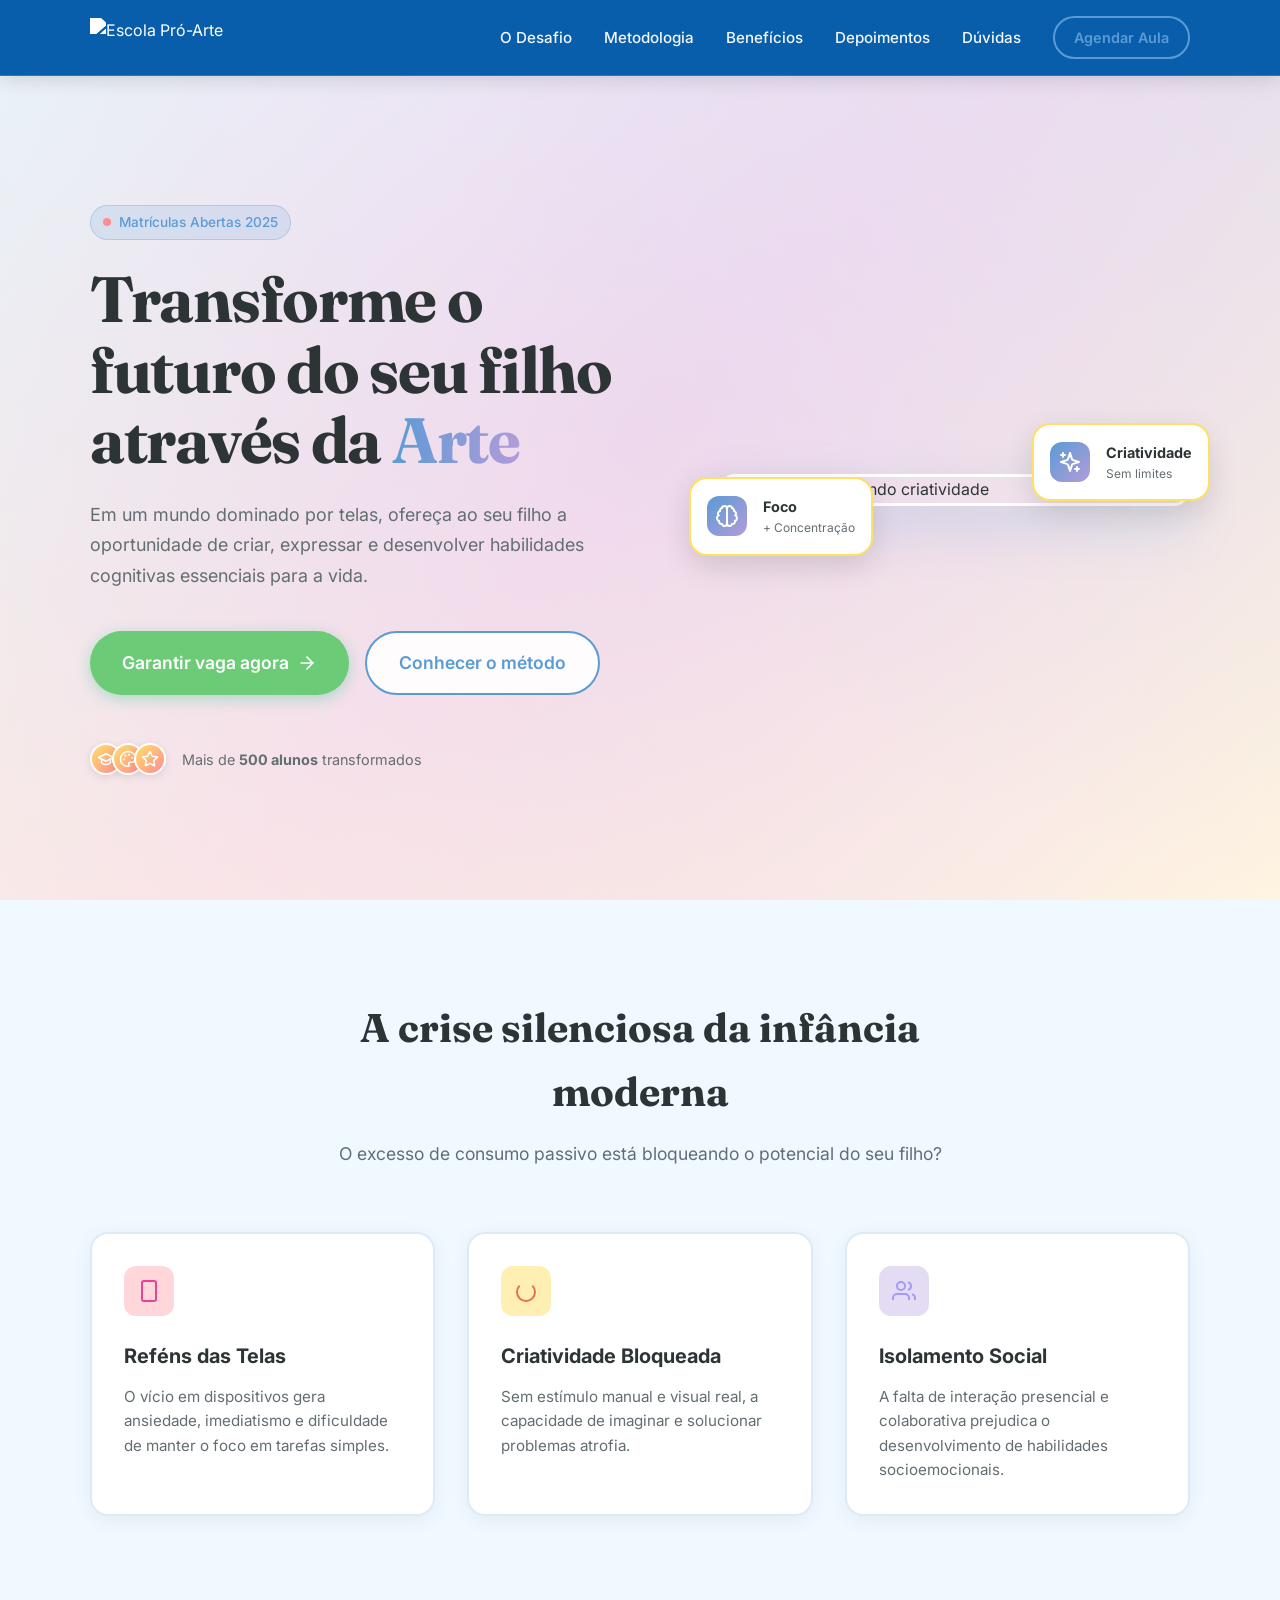
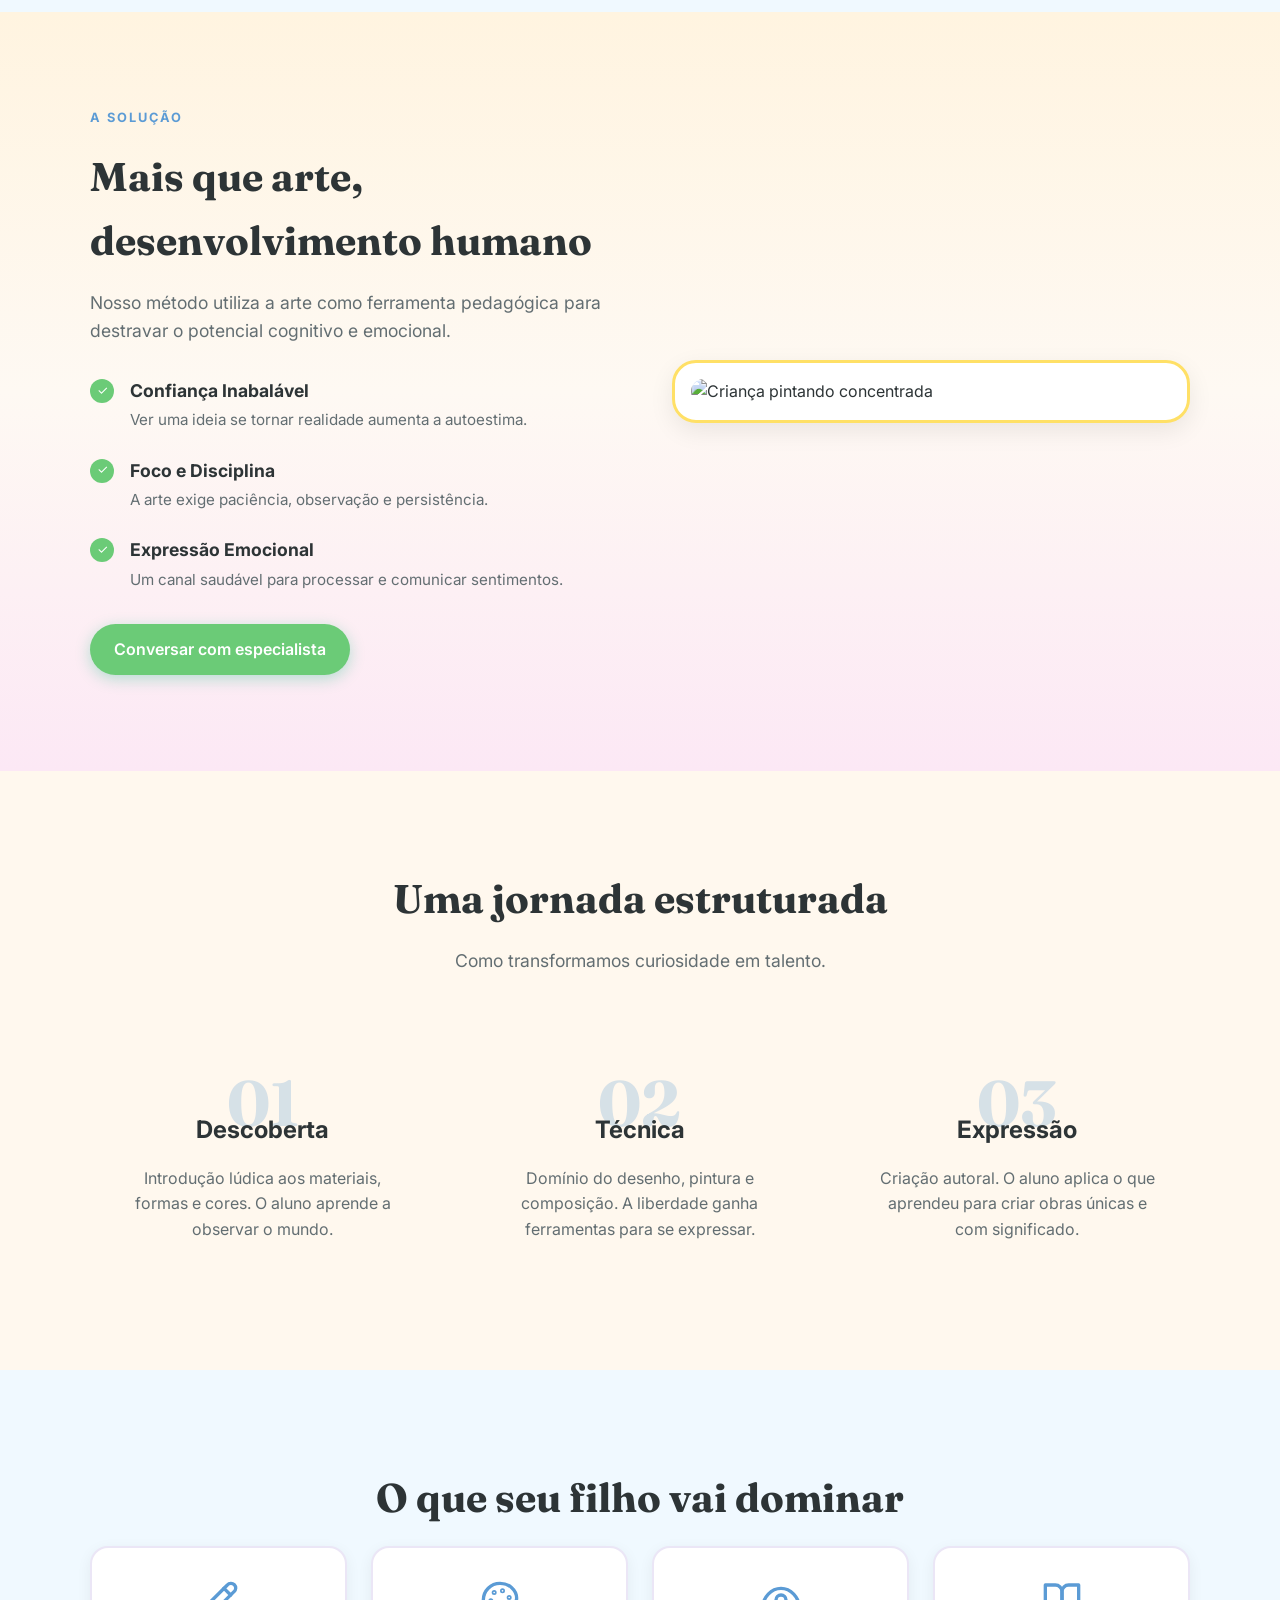
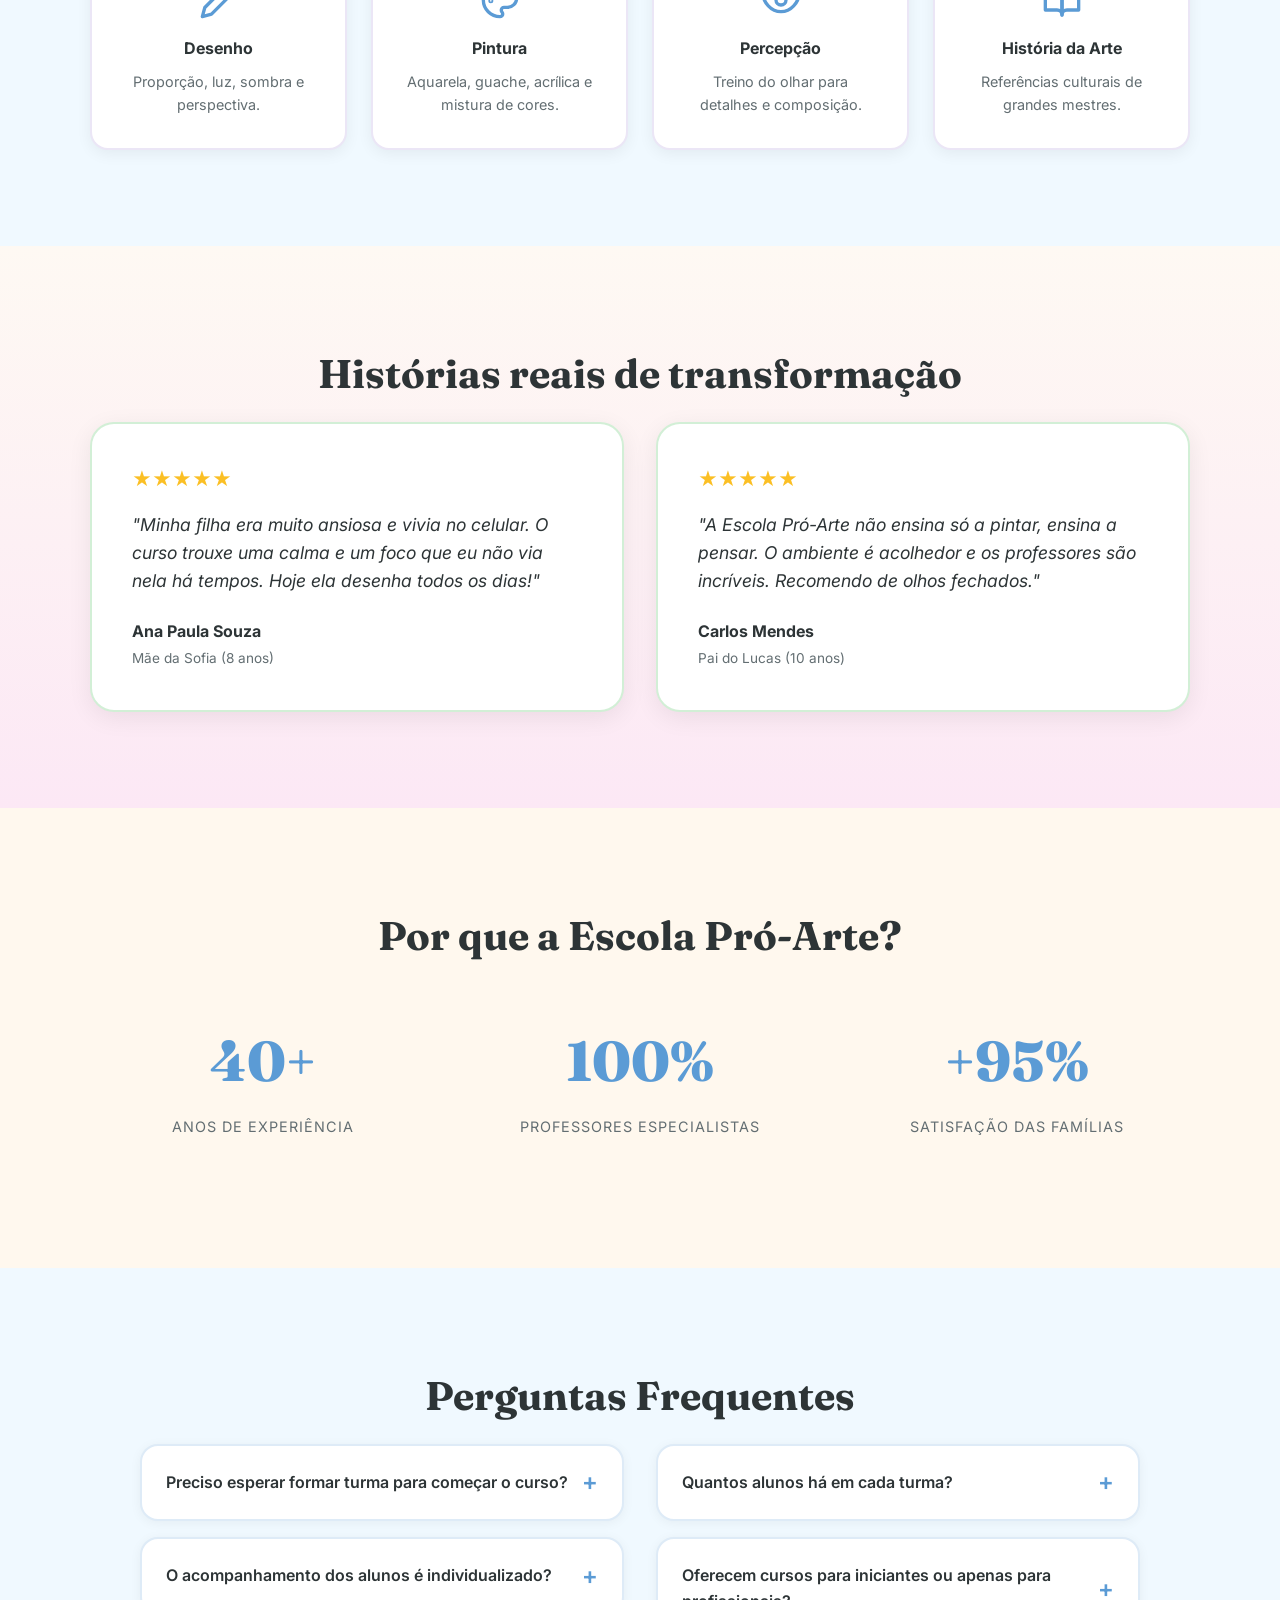
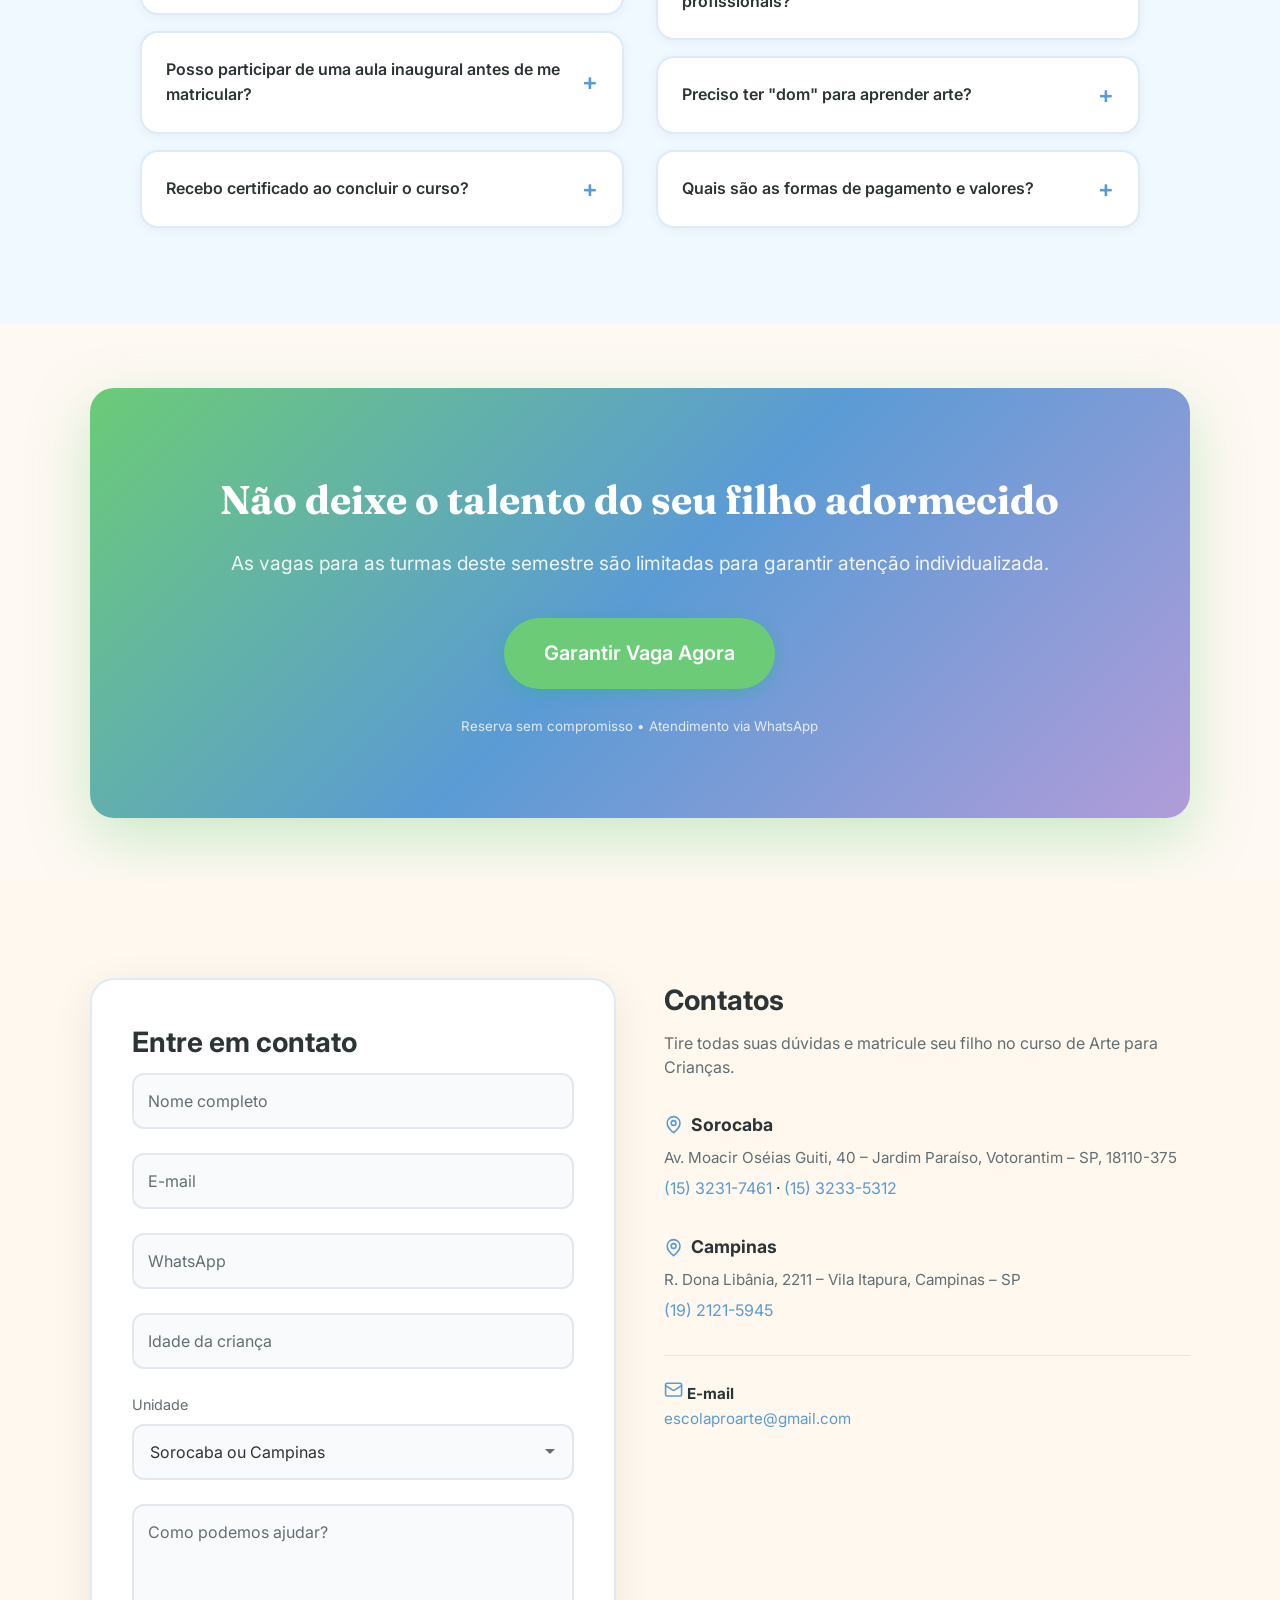
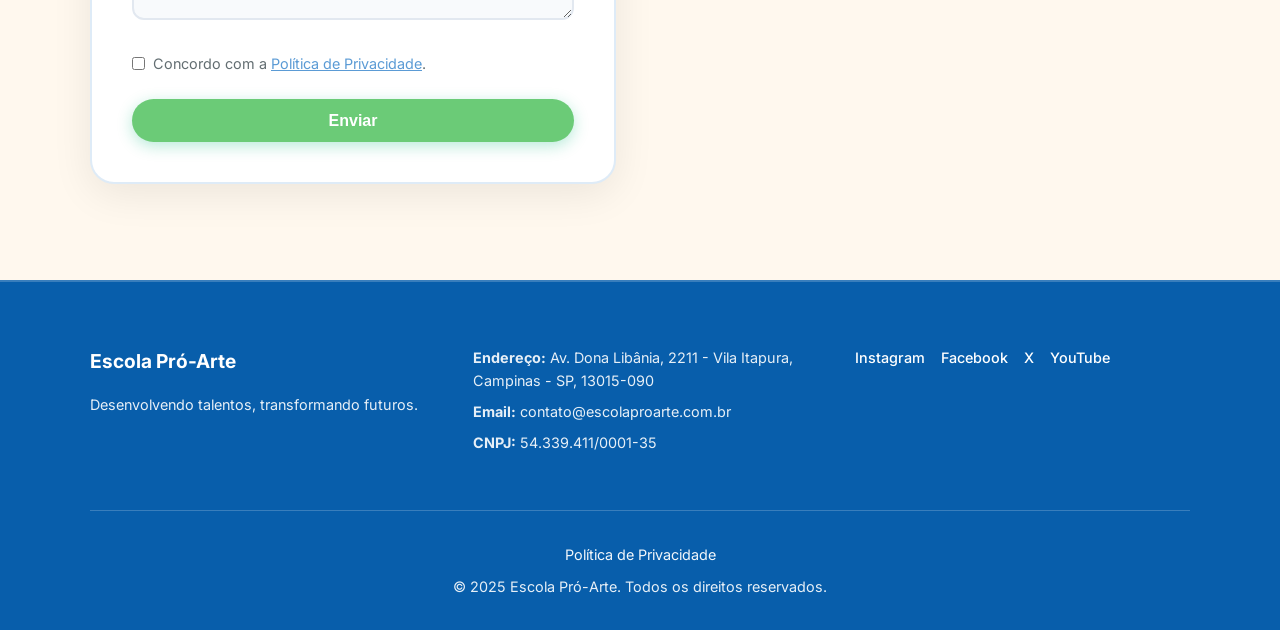
==== commit 8c1ef1ed: "Update index.html and style.css for a brighter, child-friendly theme. Changed theme color to #085eab" ====
--- a/index.html
+++ b/index.html
@@ -12,7 +12,7 @@
       content="curso de arte infantil, aulas de pintura, desenho para crianças, desenvolvimento cognitivo, escola de arte sorocaba, criatividade infantil"
     />
     <meta name="author" content="Escola Pró-Arte" />
-    <meta name="theme-color" content="#0f172a" />
+    <meta name="theme-color" content="#085eab" />
 
     <!-- Open Graph / Facebook -->
     <meta property="og:type" content="website" />
@@ -123,9 +123,15 @@
             </div>
             <div class="hero-trust">
               <div class="avatars">
-                <span class="avatar-placeholder">🎓</span>
-                <span class="avatar-placeholder">🎨</span>
-                <span class="avatar-placeholder">⭐</span>
+                <span class="avatar-placeholder" aria-hidden="true">
+                  <svg class="icon-svg" viewBox="0 0 24 24" fill="none" stroke="currentColor" stroke-width="2" stroke-linecap="round" stroke-linejoin="round"><path d="M22 10v6M2 10l10-5 10 5-10 5z"/><path d="M6 12v5c3 3 9 3 12 0v-5"/></svg>
+                </span>
+                <span class="avatar-placeholder" aria-hidden="true">
+                  <svg class="icon-svg" viewBox="0 0 24 24" fill="none" stroke="currentColor" stroke-width="2" stroke-linecap="round" stroke-linejoin="round"><circle cx="13.5" cy="6.5" r=".5"/><circle cx="17.5" cy="10.5" r=".5"/><circle cx="8.5" cy="7.5" r=".5"/><circle cx="6.5" cy="12.5" r=".5"/><path d="M12 2C6.5 2 2 6.5 2 12s4.5 10 10 10c.926 0 1.648-.746 1.648-1.648 0-.437-.18-.835-.437-1.125-.29-.289-.438-.652-.438-1.125a1.64 1.64 0 0 1 1.668-1.668h1.996c3.051 0 5.555-2.503 5.555-5.555C21.965 6.012 17.461 2 12 2z"/></svg>
+                </span>
+                <span class="avatar-placeholder" aria-hidden="true">
+                  <svg class="icon-svg" viewBox="0 0 24 24" fill="none" stroke="currentColor" stroke-width="2" stroke-linecap="round" stroke-linejoin="round"><polygon points="12 2 15.09 8.26 22 9.27 17 14.14 18.18 21.02 12 17.77 5.82 21.02 7 14.14 2 9.27 8.91 8.26 12 2"/></svg>
+                </span>
               </div>
               <p>Mais de <strong>500 alunos</strong> transformados</p>
             </div>
@@ -139,14 +145,18 @@
                 class="hero-img"
               />
               <div class="floating-card card-1">
-                <span class="icon">🧠</span>
+                <span class="icon icon-wrap">
+                  <svg class="icon-svg" viewBox="0 0 24 24" fill="none" stroke="currentColor" stroke-width="2" stroke-linecap="round" stroke-linejoin="round"><path d="M9.5 2A2.5 2.5 0 0 1 12 4.5v15a2.5 2.5 0 0 1-4.96.44 2.5 2.5 0 0 1-2.96-3.08 3 3 0 0 1-.34-5.58 2.5 2.5 0 0 1 1.32-4.24 2.5 2.5 0 0 1 1.98-3A2.5 2.5 0 0 1 9.5 2Z"/><path d="M14.5 2A2.5 2.5 0 0 0 12 4.5v15a2.5 2.5 0 0 0 4.96.44 2.5 2.5 0 0 0 2.96-3.08 3 3 0 0 0 .34-5.58 2.5 2.5 0 0 0-1.32-4.24 2.5 2.5 0 0 0-1.98-3A2.5 2.5 0 0 0 14.5 2Z"/></svg>
+                </span>
                 <div>
                   <strong>Foco</strong>
                   <span>+ Concentração</span>
                 </div>
               </div>
               <div class="floating-card card-2">
-                <span class="icon">✨</span>
+                <span class="icon icon-wrap">
+                  <svg class="icon-svg" viewBox="0 0 24 24" fill="none" stroke="currentColor" stroke-width="2" stroke-linecap="round" stroke-linejoin="round"><path d="m12 3-1.912 5.813a2 2 0 0 1-1.275 1.275L3 12l5.813 1.912a2 2 0 0 1 1.275 1.275L12 21l1.912-5.813a2 2 0 0 1 1.275-1.275L21 12l-5.813-1.912a2 2 0 0 1-1.275-1.275L12 3Z"/><path d="M5 3v4"/><path d="M3 5h4"/><path d="M19 17v4"/><path d="M17 19h4"/></svg>
+                </span>
                 <div>
                   <strong>Criatividade</strong>
                   <span>Sem limites</span>
@@ -340,22 +350,30 @@
           </h2>
           <div class="grid-4">
             <div class="skill-card">
-              <span class="skill-icon">✏️</span>
+              <span class="skill-icon">
+                <svg class="icon-svg" viewBox="0 0 24 24" fill="none" stroke="currentColor" stroke-width="2" stroke-linecap="round" stroke-linejoin="round"><path d="M17 3a2.85 2.83 0 1 1 4 4L7.5 20.5 2 22l1.5-5.5Z"/><path d="m15 5 4 4"/></svg>
+              </span>
               <h4>Desenho</h4>
               <p>Proporção, luz, sombra e perspectiva.</p>
             </div>
             <div class="skill-card">
-              <span class="skill-icon">🎨</span>
+              <span class="skill-icon">
+                <svg class="icon-svg" viewBox="0 0 24 24" fill="none" stroke="currentColor" stroke-width="2" stroke-linecap="round" stroke-linejoin="round"><circle cx="13.5" cy="6.5" r=".5"/><circle cx="17.5" cy="10.5" r=".5"/><circle cx="8.5" cy="7.5" r=".5"/><circle cx="6.5" cy="12.5" r=".5"/><path d="M12 2C6.5 2 2 6.5 2 12s4.5 10 10 10c.926 0 1.648-.746 1.648-1.648 0-.437-.18-.835-.437-1.125-.29-.289-.438-.652-.438-1.125a1.64 1.64 0 0 1 1.668-1.668h1.996c3.051 0 5.555-2.503 5.555-5.555C21.965 6.012 17.461 2 12 2z"/></svg>
+              </span>
               <h4>Pintura</h4>
               <p>Aquarela, guache, acrílica e mistura de cores.</p>
             </div>
             <div class="skill-card">
-              <span class="skill-icon">👁️</span>
+              <span class="skill-icon">
+                <svg class="icon-svg" viewBox="0 0 24 24" fill="none" stroke="currentColor" stroke-width="2" stroke-linecap="round" stroke-linejoin="round"><path d="M2 12s3-7 10-7 10 7 10 7-3 7-10 7-10-7-10-7Z"/><circle cx="12" cy="12" r="3"/></svg>
+              </span>
               <h4>Percepção</h4>
               <p>Treino do olhar para detalhes e composição.</p>
             </div>
             <div class="skill-card">
-              <span class="skill-icon">🎭</span>
+              <span class="skill-icon">
+                <svg class="icon-svg" viewBox="0 0 24 24" fill="none" stroke="currentColor" stroke-width="2" stroke-linecap="round" stroke-linejoin="round"><path d="M2 3h6a4 4 0 0 1 4 4v14a3 3 0 0 0-3-3H2z"/><path d="M22 3h-6a4 4 0 0 0-4 4v14a3 3 0 0 1 3-3h7z"/></svg>
+              </span>
               <h4>História da Arte</h4>
               <p>Referências culturais de grandes mestres.</p>
             </div>
@@ -651,7 +669,9 @@
               </p>
               <div class="campus-block">
                 <h3 class="campus-name">
-                  <span class="campus-icon" aria-hidden="true">📍</span>
+                  <span class="campus-icon" aria-hidden="true">
+                    <svg class="icon-svg" viewBox="0 0 24 24" fill="none" stroke="currentColor" stroke-width="2" stroke-linecap="round" stroke-linejoin="round"><path d="M20 10c0 6-8 12-8 12s-8-6-8-12a8 8 0 0 1 16 0Z"/><circle cx="12" cy="10" r="3"/></svg>
+                  </span>
                   Sorocaba
                 </h3>
                 <p class="campus-address">
@@ -665,7 +685,9 @@
               </div>
               <div class="campus-block">
                 <h3 class="campus-name">
-                  <span class="campus-icon" aria-hidden="true">📍</span>
+                  <span class="campus-icon" aria-hidden="true">
+                    <svg class="icon-svg" viewBox="0 0 24 24" fill="none" stroke="currentColor" stroke-width="2" stroke-linecap="round" stroke-linejoin="round"><path d="M20 10c0 6-8 12-8 12s-8-6-8-12a8 8 0 0 1 16 0Z"/><circle cx="12" cy="10" r="3"/></svg>
+                  </span>
                   Campinas
                 </h3>
                 <p class="campus-address">
@@ -676,7 +698,9 @@
                 </p>
               </div>
               <div class="contact-email">
-                <span class="campus-icon" aria-hidden="true">✉️</span>
+                <span class="campus-icon" aria-hidden="true">
+                  <svg class="icon-svg" viewBox="0 0 24 24" fill="none" stroke="currentColor" stroke-width="2" stroke-linecap="round" stroke-linejoin="round"><rect width="20" height="16" x="2" y="4" rx="2"/><path d="m22 7-8.97 5.7a1.94 1.94 0 0 1-2.06 0L2 7"/></svg>
+                </span>
                 <strong>E-mail</strong><br />
                 <a href="mailto:escolaproarte@gmail.com"
                   >escolaproarte@gmail.com</a
--- a/style.css
+++ b/style.css
@@ -1,40 +1,44 @@
 /* 
-   CINEMATIC LANDING PAGE - ESCOLA PRÓ-ARTE
-   Theme: Deep Space / Creative Future
-   Style: Glassmorphism, Gradients, Smooth Motion
+   LP ESCOLA PRÓ-ARTE - TEMA CLARO INFANTIL (teste)
+   Cores suaves e alegres para curso de arte para crianças
 */
 
 :root {
-    /* Core Palette - Cinematic Dark Mode */
-    --bg-deep: #0f172a;
-    --bg-dark: #1e293b;
-    --bg-card: rgba(30, 41, 59, 0.7);
+    /* Tema claro - fundos */
+    --bg-deep: #fef9f3;
+    --bg-dark: #fff8ee;
+    --bg-card: #ffffff;
     
-    /* Text Colors */
-    --text-main: #f8fafc;
-    --text-muted: #94a3b8;
-    --text-highlight: #38bdf8;
-
-    /* Accents - Vibrant & High Contrast */
-    --primary: #0ea5e9;       /* Sky Blue */
-    --primary-glow: #38bdf8;
-    --secondary: #6366f1;     /* Violet */
-    --accent: #10b981;        /* Emerald Green - for Conversion */
-    --accent-hover: #059669;
+    /* Texto */
+    --text-main: #2d3436;
+    --text-muted: #636e72;
+    --text-highlight: #5B9BD5;
+
+    /* Marca (header/footer) */
+    --brand: #085eab;
+    --brand-light: #0d6fc7;
+    /* Cores infantis - suaves e alegres */
+    --primary: #5B9BD5;       /* Azul suave */
+    --primary-glow: #7BB3E8;
+    --secondary: #B19CD9;      /* Lavanda */
+    --accent: #6BCB77;         /* Verde alegre */
+    --accent-hover: #5ab868;
+    --coral: #FF8B94;
+    --amarelo: #FFE066;
+    --rosa: #FFB6C1;
     
-    /* Gradients */
-    --gradient-hero: linear-gradient(135deg, #0f172a 0%, #1e1b4b 100%);
-    --gradient-text: linear-gradient(to right, #38bdf8, #818cf8);
-    --gradient-card: linear-gradient(145deg, rgba(255,255,255,0.05) 0%, rgba(255,255,255,0.01) 100%);
+    /* Gradientes leves */
+    --gradient-hero: linear-gradient(135deg, #e8f4fc 0%, #fce8f5 50%, #fff4e0 100%);
+    --gradient-text: linear-gradient(to right, #5B9BD5, #B19CD9);
+    --gradient-card: linear-gradient(145deg, #ffffff 0%, #fefbf7 100%);
     
-    /* Spacing & Layout */
+    /* Layout */
     --container-width: 1100px;
     --header-height: 80px;
-    --radius-sm: 8px;
-    --radius-md: 16px;
+    --radius-sm: 12px;
+    --radius-md: 18px;
     --radius-lg: 24px;
     
-    /* Fonts */
     --font-sans: 'Inter', system-ui, -apple-system, sans-serif;
     --font-display: 'Fraunces', serif;
 }
@@ -142,28 +146,27 @@
 }
 
 .btn-glass {
-    background: rgba(255, 255, 255, 0.1);
+    background: rgba(255, 255, 255, 0.9);
     backdrop-filter: blur(10px);
-    border: 1px solid rgba(255, 255, 255, 0.2);
-    color: var(--text-main);
+    border: 2px solid var(--primary);
+    color: var(--primary);
 }
 
 .btn-glass:hover {
-    background: rgba(255, 255, 255, 0.2);
-    border-color: rgba(255, 255, 255, 0.4);
+    background: var(--primary);
+    color: #fff;
+    border-color: var(--primary);
 }
 
 .btn-glow {
     background: transparent;
-    border: 1px solid var(--primary);
+    border: 2px solid var(--primary);
     color: var(--primary);
-    box-shadow: 0 0 10px rgba(14, 165, 233, 0.1);
 }
 
 .btn-glow:hover {
     background: var(--primary);
     color: #fff;
-    box-shadow: 0 0 20px rgba(14, 165, 233, 0.4);
 }
 
 .icon-hover svg {
@@ -176,7 +179,7 @@
     transform: translateX(4px);
 }
 
-/* Header */
+/* Header - cor da marca */
 .header {
     position: fixed;
     top: 0;
@@ -185,15 +188,21 @@
     z-index: 1000;
     padding: 1rem 0;
     transition: all 0.3s ease;
-    background: rgba(15, 23, 42, 0.8);
-    backdrop-filter: blur(12px);
-    border-bottom: 1px solid rgba(255, 255, 255, 0.05);
+    background: var(--brand);
+    border-bottom: 1px solid rgba(255, 255, 255, 0.15);
+    box-shadow: 0 2px 20px rgba(0, 0, 0, 0.15);
 }
 
 .header-inner {
     display: flex;
     justify-content: space-between;
     align-items: center;
+}
+
+.header .logo img {
+    filter: brightness(0) invert(1);
+    height: 40px;
+    width: auto;
 }
 
 .nav-list {
@@ -205,11 +214,11 @@
 .nav-list a {
     font-size: 0.95rem;
     font-weight: 500;
-    color: var(--text-muted);
+    color: rgba(255, 255, 255, 0.95);
 }
 
 .nav-list a:hover {
-    color: var(--text-main);
+    color: #fff;
 }
 
 .nav {
@@ -226,27 +235,27 @@
     align-items: center;
     padding-top: var(--header-height);
     overflow: hidden;
-    background: var(--bg-deep);
-}
-
-/* Hero Background Animation */
+    background: var(--gradient-hero);
+}
+
+/* Hero Background Animation - suave */
 .hero-bg-anim {
     position: absolute;
     top: -50%;
     left: -50%;
     width: 200%;
     height: 200%;
-    background: radial-gradient(circle at 50% 50%, rgba(99, 102, 241, 0.15), transparent 50%),
-                radial-gradient(circle at 80% 20%, rgba(14, 165, 233, 0.15), transparent 40%);
-    animation: rotateBg 20s linear infinite;
+    background: radial-gradient(circle at 50% 50%, rgba(184, 156, 217, 0.2), transparent 50%),
+                radial-gradient(circle at 80% 20%, rgba(91, 155, 213, 0.15), transparent 40%),
+                radial-gradient(circle at 20% 80%, rgba(255, 224, 102, 0.12), transparent 45%);
+    animation: rotateBg 25s linear infinite;
     z-index: 0;
 }
 
 .hero-overlay {
     position: absolute;
     inset: 0;
-    background: url('[data-uri]') repeat;
-    opacity: 0.3;
+    background: transparent;
     z-index: 1;
 }
 
@@ -273,11 +282,11 @@
     align-items: center;
     gap: 8px;
     padding: 6px 12px;
-    background: rgba(56, 189, 248, 0.1);
-    border: 1px solid rgba(56, 189, 248, 0.2);
+    background: rgba(91, 155, 213, 0.15);
+    border: 1px solid rgba(91, 155, 213, 0.3);
     border-radius: 20px;
     font-size: 0.85rem;
-    color: var(--primary-glow);
+    color: var(--primary);
     margin-bottom: 1.5rem;
     font-weight: 500;
 }
@@ -285,9 +294,9 @@
 .badge-dot {
     width: 8px;
     height: 8px;
-    background: var(--primary-glow);
+    background: var(--coral);
     border-radius: 50%;
-    box-shadow: 0 0 8px var(--primary-glow);
+    box-shadow: 0 0 0 0 rgba(255, 139, 148, 0.4);
     animation: pulse 2s infinite;
 }
 
@@ -327,17 +336,24 @@
 .avatar-placeholder {
     width: 32px;
     height: 32px;
-    background: var(--bg-dark);
-    border: 2px solid var(--bg-deep);
+    background: linear-gradient(135deg, var(--amarelo), var(--coral));
+    border: 2px solid #fff;
     border-radius: 50%;
     display: flex;
     align-items: center;
     justify-content: center;
     font-size: 0.8rem;
     margin-left: -10px;
+    box-shadow: 0 2px 8px rgba(0,0,0,0.1);
 }
 
 .avatar-placeholder:first-child { margin-left: 0; }
+.avatar-placeholder .icon-svg {
+    width: 18px;
+    height: 18px;
+    color: #fff;
+    flex-shrink: 0;
+}
 
 /* Hero Visual */
 .hero-visual {
@@ -352,23 +368,22 @@
 
 .hero-img {
     border-radius: var(--radius-lg);
-    box-shadow: 0 20px 50px rgba(0,0,0,0.5);
-    border: 1px solid rgba(255,255,255,0.1);
+    box-shadow: 0 20px 50px rgba(91, 155, 213, 0.25);
+    border: 3px solid #fff;
     position: relative;
     z-index: 1;
 }
 
 .floating-card {
     position: absolute;
-    background: rgba(30, 41, 59, 0.8);
-    backdrop-filter: blur(12px);
+    background: #fff;
     padding: 1rem;
     border-radius: var(--radius-md);
-    border: 1px solid rgba(255,255,255,0.1);
+    border: 2px solid var(--amarelo);
     display: flex;
     align-items: center;
     gap: 1rem;
-    box-shadow: 0 10px 30px rgba(0,0,0,0.3);
+    box-shadow: 0 10px 30px rgba(0,0,0,0.12);
     z-index: 2;
     animation: float 6s ease-in-out infinite;
 }
@@ -385,11 +400,19 @@
     animation-delay: 3s;
 }
 
-.floating-card .icon {
-    font-size: 1.5rem;
-    background: rgba(255,255,255,0.05);
+.floating-card .icon.icon-wrap {
+    display: flex;
+    align-items: center;
+    justify-content: center;
+    background: linear-gradient(135deg, var(--primary), var(--secondary));
     padding: 8px;
     border-radius: 12px;
+    flex-shrink: 0;
+}
+.floating-card .icon-wrap .icon-svg {
+    width: 24px;
+    height: 24px;
+    color: #fff;
 }
 
 .floating-card div {
@@ -413,10 +436,13 @@
     position: relative;
 }
 
-.section-dark { background: var(--bg-deep); }
-.section-darker { background: #0b1120; }
+.section-dark { background: #f0f9ff; }
+.section-darker { background: #fff8ee; }
+.section-gradient {
+    background: linear-gradient(180deg, #fff4e0 0%, #fef9f3 50%, #fce8f5 100%);
+}
 .section-glass { 
-    background: linear-gradient(180deg, var(--bg-deep) 0%, rgba(30,41,59,0.3) 100%);
+    background: linear-gradient(180deg, #fef9f3 0%, #fce8f5 100%);
 }
 
 .section-header {
@@ -443,17 +469,18 @@
 }
 
 .feature-card {
-    background: var(--gradient-card);
-    border: 1px solid rgba(255,255,255,0.05);
+    background: #fff;
+    border: 2px solid rgba(91, 155, 213, 0.2);
     padding: 2rem;
     border-radius: var(--radius-md);
     transition: 0.3s ease;
+    box-shadow: 0 4px 20px rgba(0,0,0,0.06);
 }
 
 .feature-card:hover {
-    border-color: rgba(255,255,255,0.1);
+    border-color: var(--primary);
     transform: translateY(-5px);
-    background: rgba(255,255,255,0.03);
+    box-shadow: 0 12px 30px rgba(91, 155, 213, 0.2);
 }
 
 .card-icon-bg {
@@ -468,9 +495,9 @@
 
 .card-icon-bg svg { width: 24px; height: 24px; }
 
-.icon-red { background: rgba(239, 68, 68, 0.1); color: #ef4444; }
-.icon-orange { background: rgba(249, 115, 22, 0.1); color: #f97316; }
-.icon-purple { background: rgba(168, 85, 247, 0.1); color: #a855f7; }
+.icon-red { background: rgba(255, 139, 148, 0.35); color: #e84393; }
+.icon-orange { background: rgba(255, 224, 102, 0.5); color: #e17055; }
+.icon-purple { background: rgba(177, 156, 217, 0.35); color: #a29bfe; }
 
 .feature-card h3 {
     font-size: 1.25rem;
@@ -541,8 +568,10 @@
 .image-frame {
     position: relative;
     padding: 1rem;
-    border: 1px solid rgba(255,255,255,0.1);
+    border: 3px solid var(--amarelo);
     border-radius: var(--radius-lg);
+    background: #fff;
+    box-shadow: 0 8px 25px rgba(0,0,0,0.08);
 }
 
 .image-frame img {
@@ -566,7 +595,7 @@
 .step-number {
     font-family: var(--font-display);
     font-size: 4rem;
-    color: rgba(255,255,255,0.05);
+    color: rgba(91, 155, 213, 0.25);
     font-weight: 700;
     line-height: 1;
     margin-bottom: -1.5rem;
@@ -595,23 +624,31 @@
 }
 
 .skill-card {
-    background: var(--bg-dark);
+    background: #fff;
     padding: 2rem;
     border-radius: var(--radius-md);
     text-align: center;
-    border: 1px solid rgba(255,255,255,0.05);
+    border: 2px solid rgba(177, 156, 217, 0.25);
     transition: 0.3s;
+    box-shadow: 0 4px 15px rgba(0,0,0,0.06);
 }
 
 .skill-card:hover {
-    background: rgba(255,255,255,0.05);
+    border-color: var(--secondary);
     transform: translateY(-5px);
+    box-shadow: 0 12px 28px rgba(177, 156, 217, 0.2);
 }
 
 .skill-icon {
-    font-size: 2.5rem;
-    display: block;
+    display: flex;
+    align-items: center;
+    justify-content: center;
     margin-bottom: 1rem;
+}
+.skill-icon .icon-svg {
+    width: 2.5rem;
+    height: 2.5rem;
+    color: var(--primary);
 }
 
 .skill-card h4 { margin-bottom: 0.5rem; }
@@ -625,10 +662,11 @@
 }
 
 .testimonial-card {
-    background: var(--gradient-card);
+    background: #fff;
     padding: 2.5rem;
     border-radius: var(--radius-lg);
-    border: 1px solid rgba(255,255,255,0.05);
+    border: 2px solid rgba(107, 203, 119, 0.3);
+    box-shadow: 0 6px 24px rgba(0,0,0,0.07);
 }
 
 .stars {
@@ -684,10 +722,11 @@
 }
 
 .faq-item {
-    background: var(--bg-dark);
+    background: #fff;
     border-radius: var(--radius-md);
     overflow: hidden;
-    border: 1px solid rgba(255,255,255,0.05);
+    border: 2px solid rgba(91, 155, 213, 0.2);
+    box-shadow: 0 2px 12px rgba(0,0,0,0.05);
 }
 
 .faq-item summary {
@@ -716,13 +755,13 @@
 .faq-content {
     padding: 0 1.5rem 1.5rem;
     color: var(--text-muted);
-    border-top: 1px solid rgba(255,255,255,0.05);
+    border-top: 1px solid rgba(91, 155, 213, 0.15);
     padding-top: 1rem;
 }
 
 /* CTA Final */
 .cta-final {
-    background: linear-gradient(135deg, var(--secondary) 0%, var(--primary) 100%);
+    background: linear-gradient(135deg, #6BCB77 0%, #5B9BD5 50%, #B19CD9 100%);
     color: #fff;
     border-radius: var(--radius-lg);
     margin: 4rem auto;
@@ -730,7 +769,7 @@
     max-width: var(--container-width);
     text-align: center;
     padding: 5rem 2rem;
-    box-shadow: 0 20px 60px rgba(99, 102, 241, 0.3);
+    box-shadow: 0 20px 60px rgba(107, 203, 119, 0.35);
 }
 
 .cta-title {
@@ -761,11 +800,11 @@
 }
 
 .contact-form-col {
-    background: rgba(255, 255, 255, 0.04);
+    background: #fff;
     padding: 2.5rem;
     border-radius: var(--radius-lg);
-    border: 1px solid rgba(255,255,255,0.08);
-    backdrop-filter: blur(10px);
+    border: 2px solid rgba(91, 155, 213, 0.2);
+    box-shadow: 0 10px 40px rgba(0,0,0,0.08);
 }
 
 .contact-info-col {
@@ -799,7 +838,15 @@
 }
 
 .campus-icon {
-    font-size: 1.2rem;
+    display: inline-flex;
+    align-items: center;
+    justify-content: center;
+    flex-shrink: 0;
+}
+.campus-icon .icon-svg {
+    width: 1.2rem;
+    height: 1.2rem;
+    color: var(--primary);
 }
 
 .campus-address {
@@ -821,7 +868,7 @@
 .contact-email {
     margin-top: 1.5rem;
     padding-top: 1.5rem;
-    border-top: 1px solid rgba(255,255,255,0.08);
+    border-top: 1px solid rgba(91, 155, 213, 0.2);
     font-size: 0.95rem;
 }
 
@@ -840,16 +887,16 @@
 .input-group select {
     width: 100%;
     padding: 1rem;
-    background: rgba(255,255,255,0.06);
-    border: 1px solid rgba(255,255,255,0.1);
+    background: #f8fafc;
+    border: 2px solid #e2e8f0;
     border-radius: var(--radius-sm);
-    color: #fff;
+    color: var(--text-main);
     font-size: 1rem;
     font-family: var(--font-sans);
     transition: 0.3s;
     appearance: none;
     -webkit-appearance: none;
-    background-image: url("data:image/svg+xml,%3Csvg xmlns='http://www.w3.org/2000/svg' width='12' height='12' viewBox='0 0 12 12'%3E%3Cpath fill='%2394a3b8' d='M6 8L1 3h10z'/%3E%3C/svg%3E");
+    background-image: url("data:image/svg+xml,%3Csvg xmlns='http://www.w3.org/2000/svg' width='12' height='12' viewBox='0 0 12 12'%3E%3Cpath fill='%23636e72' d='M6 8L1 3h10z'/%3E%3C/svg%3E");
     background-repeat: no-repeat;
     background-position: right 1rem center;
     padding-right: 2.5rem;
@@ -866,8 +913,8 @@
 }
 
 .input-group select option {
-    background: var(--bg-dark);
-    color: #fff;
+    background: #fff;
+    color: var(--text-main);
 }
 
 .input-group input:focus,
@@ -875,7 +922,7 @@
 .input-group select:focus {
     outline: none;
     border-color: var(--primary);
-    background-color: rgba(255,255,255,0.08);
+    background-color: #fff;
 }
 
 .input-group input:focus,
@@ -902,7 +949,7 @@
     top: -0.6rem;
     left: 0.8rem;
     font-size: 0.8rem;
-    background: var(--bg-dark);
+    background: #fff;
     padding: 0 0.4rem;
     color: var(--primary);
 }
@@ -916,7 +963,7 @@
 }
 
 .input-group--select select {
-    background-image: url("data:image/svg+xml,%3Csvg xmlns='http://www.w3.org/2000/svg' width='12' height='12' viewBox='0 0 12 12'%3E%3Cpath fill='%2394a3b8' d='M6 8L1 3h10z'/%3E%3C/svg%3E");
+    background-image: url("data:image/svg+xml,%3Csvg xmlns='http://www.w3.org/2000/svg' width='12' height='12' viewBox='0 0 12 12'%3E%3Cpath fill='%23636e72' d='M6 8L1 3h10z'/%3E%3C/svg%3E");
     background-repeat: no-repeat;
     background-position: right 1rem center;
     padding-right: 2.5rem;
@@ -933,13 +980,13 @@
 
 .checkbox-wrapper a { color: var(--primary); text-decoration: underline; }
 
-/* Footer */
+/* Footer - cor da marca */
 .footer {
-    border-top: 1px solid rgba(255,255,255,0.05);
+    border-top: 2px solid rgba(255, 255, 255, 0.2);
     padding: 4rem 0 2rem;
-    background: #0b1120;
+    background: var(--brand);
     font-size: 0.9rem;
-    color: var(--text-muted);
+    color: rgba(255, 255, 255, 0.9);
 }
 
 .footer-content {
@@ -955,6 +1002,8 @@
     margin-bottom: 1rem;
 }
 
+.footer a { color: rgba(255, 255, 255, 0.95); }
+.footer a:hover { color: #fff; }
 .footer-contact p { margin-bottom: 0.5rem; }
 
 .footer-social {
@@ -964,15 +1013,15 @@
 
 .footer-social a {
     color: #fff;
-    opacity: 0.7;
-}
-
-.footer-social a:hover { opacity: 1; color: var(--primary); }
+    font-weight: 500;
+}
+
+.footer-social a:hover { color: rgba(255, 255, 255, 0.8); }
 
 .footer-legal {
     text-align: center;
     padding-top: 2rem;
-    border-top: 1px solid rgba(255,255,255,0.05);
+    border-top: 1px solid rgba(255, 255, 255, 0.2);
     display: flex;
     flex-direction: column;
     gap: 0.5rem;
@@ -1033,23 +1082,25 @@
 .mobile-toggle span {
     width: 24px;
     height: 2px;
-    background: #fff;
+    background: var(--text-main);
     transition: 0.3s;
 }
 
 @media (max-width: 768px) {
     .mobile-toggle { display: flex; }
+    .mobile-toggle span { background: #fff; }
     .nav {
         position: fixed;
         top: 80px;
         left: 0;
         width: 100%;
-        background: var(--bg-dark);
+        background: var(--brand);
+        box-shadow: 0 10px 30px rgba(0,0,0,0.2);
         flex-direction: column;
         padding: 2rem;
         transform: translateY(-150%);
         transition: 0.4s ease;
-        border-bottom: 1px solid rgba(255,255,255,0.1);
+        border-bottom: 1px solid rgba(255,255,255,0.15);
     }
     
     .nav.active { transform: translateY(0); }
